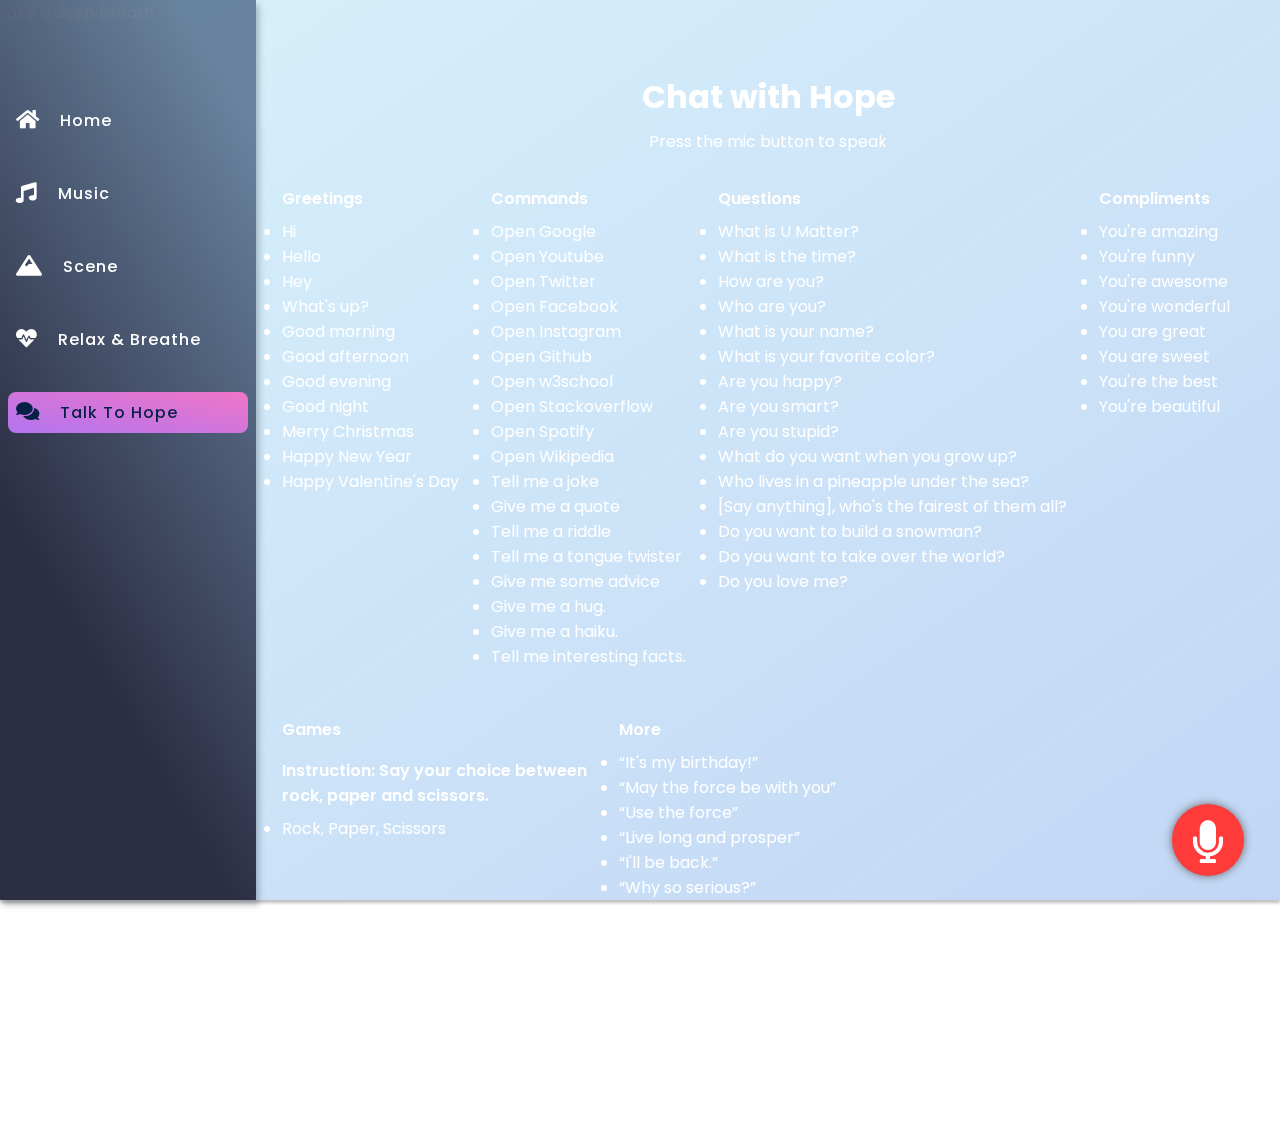
==== hope.html @ 9760aafb "feat: :sparkles: after all screen front page" ====
<!DOCTYPE html>
<html lang="en">

<head>
    <meta charset="UTF-8" />
    <meta http-equiv="X-UA-Compatible" content="IE=edge" />
    <meta name="viewport" content="width=device-width, initial-scale=1.0" />
    <link rel="preconnect" href="https://fonts.gstatic.com" />
    <link href="https://fonts.googleapis.com/css2?family=Poppins:wght@400;500;600&display=swap" rel="stylesheet" />
    <link rel="stylesheet" href="https://cdnjs.cloudflare.com/ajax/libs/font-awesome/5.15.2/css/all.min.css" />
    <link rel="stylesheet" href="css/style.css" />
    <link rel="icon" type="image/png" sizes="32x32" href="./images/icons/favicon.png" />
    <title>U Matter | Talk to Hope</title>
</head>

<body id="hope-body">
    <div class="preload">
        <p class="text-loader">take a deep breath</p>
        <span></span>
        <span></span>
        <span></span>
        <span></span>
    </div>
    <nav class="nav-bar">
        <nav class="nav">
            <img src="./images/home-img/logo.svg" alt="" class="logo" />
            <ul class="nav-links">
                <a href="index.html" class="nav-link">
                    <i class="fas fa-home nav-icon"></i>
                    <span class="nav-text">Home</span>
                </a>

                <a href="music.html" class="nav-link">
                    <i class="fas fa-music nav-icon"></i>
                    <span class="nav-text">Music</span>
                </a>

                <a href="scene.html" class="nav-link">
                    <i class="fas fa-mountain nav-icon"></i>
                    <span class="nav-text">Scene</span>
                </a>

                <a href="relax.html" class="nav-link">
                    <i class="fas fa-heartbeat nav-icon"></i>
                    <span class="nav-text">Relax & Breathe</span>
                </a>

                <a href="hope.html" class="nav-link active">
                    <i class="fas fa-comments nav-icon"></i>
                    <span class="nav-text">Talk To Hope</span>
                </a>
            </ul>
        </nav>
    </nav>
    <!-- mobile-header -->
    <header class="header mobile-music-header">
        <!-- mobile logo -->
        <div class="mobile-logo">
            <img src="./images/home-img/logo.svg" alt="" />
        </div>
        <!-- menu -->
        <div class="menu">
            <div class="line line1"></div>
            <div class="line line2"></div>
            <div class="line line3"></div>
        </div>
    </header>
    <!-- mobile nav -->
    <nav class="mobile-nav">
        <ul class="mobile-nav-links">
            <a href="index.html" class="mobile-nav-link">
                <i class="fas fa-home mobile-nav-icon"></i>
                <span class="mobile-nav-text">Home</span>
            </a>

            <a href="music.html" class="mobile-nav-link">
                <i class="fas fa-music mobile-nav-icon"></i>

                <span class="mobile-nav-text">Music</span>
            </a>

            <a href="scene.html" class="mobile-nav-link">
                <i class="fas fa-mountain mobile-nav-icon"></i>
                <span class="mobile-nav-text">Scene</span>
            </a>

            <a href="relax.html" class="mobile-nav-link">
                <i class="fas fa-heartbeat mobile-nav-icon"></i>
                <span class="mobile-nav-text">Relax & Breathe</span>
            </a>

            <a href="hope.html" class="mobile-nav-link mobile-active">
                <i class="fas fa-comments mobile-nav-icon"></i>
                <span class="mobile-nav-text">Talk To Hope</span>
            </a>
        </ul>
    </nav>

    <!-- mobile-bottom-menu -->
    <nav class="mobile-b-nav">
        <ul class="mobile-b-nav-links">
            <a href="index.html" class="mobile-b-nav-link">
                <i class="fas fa-home mobile-b-icon"></i>
            </a>
            <a href="music.html" class="mobile-b-nav-link">
                <i class="fas fa-music mobile-b-icon"></i>
            </a>

            <a href="scene.html" class="mobile-b-nav-link">
                <i class="fas fa-mountain mobile-b-icon"></i>
            </a>

            <a href="relax.html" class="mobile-b-nav-link">
                <i class="fas fa-heartbeat mobile-b-icon"></i>
            </a>

            <a href="hope.html" class="mobile-b-nav-link">
                <i class="fas fa-comments mobile-b-icon mobile-b-active"></i>
            </a>
        </ul>
    </nav>

    <!-- content -->
    <div class="content hope">
        <header class="hope-header">
            <h1>Chat with Hope</h1>
        </header>
        <section class="hope-content">
            <p class="show-command">Say "Show all commands." to see commands.</p>
            <div class="skill-list-container">
                <p class="press-to-speak-title">Press the mic button to speak</p>

                <div class="skill-list">
                    <ul>
                        <p>Greetings</p>
                        <li>Hi</li>
                        <li>Hello</li>
                        <li>Hey</li>
                        <li>What's up?</li>
                        <li>Good morning</li>
                        <li>Good afternoon</li>
                        <li>Good evening</li>
                        <li>Good night</li>
                        <li>Merry Christmas</li>
                        <li>Happy New Year</li>
                        <li>Happy Valentine's Day</li>
                    </ul>
                    <ul>
                        <p>Commands</p>
                        <li>Open Google</li>
                        <li>Open Youtube</li>
                        <li>Open Twitter</li>
                        <li>Open Facebook</li>
                        <li>Open Instagram</li>
                        <li>Open Github</li>
                        <li>Open w3school</li>
                        <li>Open Stackoverflow</li>
                        <li>Open Spotify</li>
                        <li>Open Wikipedia</li>
                        <li>Tell me a joke</li>
                        <li>Give me a quote</li>
                        <li>Tell me a riddle</li>
                        <li>Tell me a tongue twister</li>
                        <li>Give me some advice</li>
                        <li>Give me a hug.</li>
                        <li>Give me a haiku.</li>
                        <li>Tell me interesting facts.</li>
                    </ul>

                    <ul>
                        <p>Questions</p>
                        <li>What is U Matter?</li>
                        <li>What is the time?</li>
                        <li>How are you?</li>
                        <li>Who are you?</li>
                        <li>What is your name?</li>
                        <li>What is your favorite color?</li>
                        <li>Are you happy?</li>
                        <li>Are you smart?</li>
                        <li>Are you stupid?</li>
                        <li>What do you want when you grow up?</li>
                        <li>Who lives in a pineapple under the sea?</li>
                        <li>[Say anything], who's the fairest of them all?</li>
                        <li>Do you want to build a snowman?</li>
                        <li>Do you want to take over the world?</li>
                        <li>Do you love me?</li>
                    </ul>
                    <ul>
                        <p>Compliments</p>
                        <li>You're amazing</li>
                        <li>You're funny</li>
                        <li>You're awesome</li>
                        <li>You're wonderful</li>
                        <li>You are great</li>
                        <li>You are sweet</li>
                        <li>You're the best</li>
                        <li>You're beautiful</li>
                    </ul>

                    <ul>
                        <p>Games</p>
                        <p>
                            Instruction: Say your choice between <br />
                            rock, paper and scissors.
                        </p>
                        <li>Rock, Paper, Scissors</li>
                    </ul>
                    <ul>
                        <p>More</p>
                        <li>“It's my birthday!”</li>
                        <li>“May the force be with you”</li>
                        <li>“Use the force”</li>
                        <li>“Live long and prosper”</li>
                        <li>“I'll be back.”</li>
                        <li>“Why so serious?”</li>
                        <li>“Is this the real life?”</li>
                        <li>“Never gonna give you up”</li>
                        <li>“See you later alligator”</li>
                        <li>“Roses are red, violets are blue”</li>
                        <li>“Knock knock”</li>
                        <li>“Mic test”</li>
                        <li>“I'm sad”</li>
                        <li>“Marco”</li>
                    </ul>
                </div>
            </div>
            <div class="chatarea-main">
                <div class="chatarea-outer"></div>
            </div>
        </section>
        <button id="mic"><i class="fas fa-microphone"></i></button>
    </div>
    <script src="../js/hope.js"></script>
</body>

</html>
---- css/style.css ----
/* variables */
:root {
    --gradient: linear-gradient(to right bottom, #3bbcec, #575be5);
    --dark: #082046;
    --semi-dark: #0f2952;
    --light: #fff;
    --link: #1e2ebd;
}

/* preload */
/* .preload {
    position: fixed;
    top: 0;
    width: 100%;
    height: 100vh;
    background: linear-gradient(to left top,
            rgb(81, 123, 232) 80%,
            rgb(60, 166, 232));
    z-index: 1000;
    display: flex;
    align-items: center;
    justify-content: center;
    transition: all 0.5s ease;
}

.text-loader {
    position: absolute;
    top: 35vh;
    font-size: 18px;
    color: var(--light);
}

.preload>span {
    background: rgb(175, 199, 243);
    border-radius: 50%;
    margin: 5rem 0.5rem;
    animation: bouncingLoader 0.8s infinite alternate;
}

.preload>span:nth-child(2) {
    animation-delay: 0.5s;
}

.preload>span:nth-child(3) {
    animation-delay: 0.7s;
} */

/* Define the animation called bouncingLoader. */
@keyframes bouncingLoader {
    from {
        width: 0.1rem;
        height: 0.1rem;
        opacity: 1;
        transform: translate3d(0);
    }

    to {
        width: 1rem;
        height: 1rem;
        opacity: 0.1;
        transform: translate3d(0, -1rem, 0);
    }
}

.preload-finish {
    opacity: 0;
    position: none;
    z-index: -999;
}

/* prelaod finish */

/* body */

body {
    font-family: "Poppins", sans-serif;
    background: url(../images/backgrounds/home-bg.jpg);
    background-position: center;
    background-repeat: no-repeat;
    background-size: cover;
    background-attachment: fixed;
    height: 100%;
    position: relative;
}

body::before {
    content: "";
    position: absolute;
    top: 0;
    left: 0;
    bottom: 0;
    right: 0;
    background: linear-gradient(to right bottom,
            rgba(59, 190, 236, 0.3),
            rgba(52, 120, 221, 0.3));
    box-shadow: 0 3px 3px rgba(0, 0, 0, 0.25);
    z-index: -1;
    height: 100%;
    backdrop-filter: blur(3rem);
    background-clip: padding-box;
    position: fixed;
    width: 100vw;
}

/* custom scroll bar */
::-webkit-scrollbar {
    width: 2px;
}

::-webkit-scrollbar-track {
    background: rgb(177, 188, 204);
}

::-webkit-scrollbar-thumb {
    background: linear-gradient(to bottom, #3bbcec, #575be5, #3bbcec, #575be5);
}

::-webkit-scrollbar-thumb:hover {
    background: linear-gradient(to bottom, #3bbcec, #575be5, #3bbcec, #575be5);
}

/* global styles */
*,
*::before,
*::after {
    margin: 0;
    padding: 0;
    box-sizing: border-box;
}

li {
    list-style: none;
}

a {
    text-decoration: none;
    color: var(--light);
}

/* card */
.glass-card {
    color: var(--light);
    background-color: linear-gradient(to top right,
            rgba(255, 255, 255, 0.7),
            rgba(255, 255, 255, 0.3));
    width: 380px;
    margin: 20px;
    padding: 1.5rem;
    box-shadow: 0 5px 25px rgba(0 0 0 / 10%);
    border-radius: 10px;
}

.card {
    color: var(--dark);
    background-color: #fff;
    margin: 20px;
    padding: 1.5rem;
    box-shadow: 0 5px 25px rgba(0 0 0 / 10%);
    border-radius: 10px;
}

/* nav-bar */
.nav-bar {
    position: fixed;
    top: 0;
    left: 0;
    width: 20vw;
    height: 100vh;
    background: linear-gradient(240deg, rgba(58, 85, 118, 0.7) 10%, #2c2e44 70%);
    box-shadow: 3px 5px 6px rgba(45, 55, 68, 0.3);
    padding: 1.25rem 0.5rem 2rem 0.5rem;
    z-index: 2;
}

.nav {
    height: 100%;
    display: flex;
    flex-direction: column;
    justify-content: space-between;
}

.logo {
    padding: 2rem 2rem 1rem 2rem;
}

.nav-links {
    flex: 1;
    margin-top: 2rem;
}

.nav-link {
    display: flex;
    align-items: center;
    padding: 0.5rem;
    margin-bottom: 2rem;
    border-radius: 0.5rem;
    transition: 0.1s ease-in-out;
    flex: 3;
}

.nav-icon {
    font-size: 1.3rem;
    margin-right: 1.3rem;
    transition: 0.1s ease;
}

.nav-text {
    font-weight: 500;
    letter-spacing: 1px;
}

.nav-link:hover {
    background: linear-gradient(190deg, rgb(240, 117, 199), rgba(178, 117, 240));
    color: var(--dark);
}

.nav-link:hover .nav-icon {
    transform: scale(1.1);
}

.active {
    padding: 0.5rem;
    background: linear-gradient(190deg, rgb(240, 117, 199), rgba(178, 117, 240));
    color: var(--dark);
}

/* content */
.content {
    width: 80vw;
    height: 100%;
    margin-left: auto;
}

.home {
    padding: 0 2rem;
}

.home .glass-card {
    z-index: 99;
    width: 90%;
    margin: 30px;
    display: flex;
    align-items: center;
    justify-content: space-evenly;
    padding: 1rem;
}

#greeting {
    letter-spacing: 1px;
    font-weight: 500;
    color: rgb(245, 230, 230);
}

.typing {
    font-size: 48px;
    font-weight: 600;
    letter-spacing: 1px;
}

#name {
    outline: none;
    font-weight: 500;
    color: rgb(245, 230, 230);
}

/* accordion */
.accordion {
    background: lightblue;
    margin: 0 4.3rem 1rem 2rem;
    border-radius: 10px;
}

.accordion-button {
    padding: 0.8rem;
    background: linear-gradient(to top right,
            rgba(255, 255, 255, 0.1),
            rgba(20, 92, 201, 0.3));
    position: relative;
    margin: 0;
    cursor: pointer;
    box-shadow: 0 5px 25px rgba(0 0 0 / 20%);
    color: #222;
    border-radius: 10px;
    display: block;
    width: 100%;
    border: none;
    outline: none;
    font-size: 16px;
    text-align: left;
    font-weight: 600;
    font-family: "Poppins", sans-serif;
}

.accordion-button::after {
    content: "\25be";
    right: 20px;
    top: 20%;
    position: absolute;
    transform: scale(2);
    transition: 0.3s ease;
}

.accordion-content {
    padding: 1rem 0.5rem 0.5rem 0.5rem;
    color: var(--semi-dark);
    display: none;
    overflow: auto;
}

.accordion-content .modal-btn {
    color: var(--link);
    font-weight: 500;
    text-decoration: underline;
    margin-left: 1rem;
    transition: 0.3s ease;
}

.accordion-content .modal-btn:hover {
    opacity: 0.7;
}

.accordion-button-active {
    background: linear-gradient(to bottom left,
            rgba(255, 255, 255, 0.1),
            rgba(20, 92, 201, 0.3));
}

.accordion-button-active::after {
    content: "\25b4";
}

.accordion-button-active+.accordion-content {
    display: block;
}

/* card modal */
.modal-bg {
    position: fixed;
    top: 0;
    right: 0;
    width: 80%;
    height: 100vh;
    visibility: hidden;
    opacity: 0;
}

.modal-container {
    display: flex;
    align-items: center;
    justify-content: center;
    flex-wrap: wrap;
    height: 85%;
    margin: 3rem 1rem 0 1rem;
    background-color: linear-gradient(to top right,
            rgba(255, 255, 255, 0.7),
            rgba(255, 255, 255, 0.3));
    padding: 0.3rem;
    box-shadow: 0 5px 25px rgba(0 0 0 / 10%);
    border-radius: 10px;
    backdrop-filter: blur(3rem);
    background-clip: padding-box;
    position: relative;
}

.home-card-modal {
    padding: 0;
    width: 225px;
    height: 290px;
    display: flex;
    align-items: center;
    flex-direction: column;
    justify-content: flex-end;
    margin: 0 0.5rem;
    color: var(--light);
    box-shadow: 0 5px 25px rgba(0 0 0 / 20%);
    position: relative;
    transition: 0.3s ease;
}

.home-card-modal:before {
    content: "";
    position: absolute;
    top: 0;
    left: 0;
    right: 0;
    bottom: 0;
    background: rgba(89, 97, 221, 0.2);
    border-radius: 10px;
}

.home-card-modal:hover {
    transform: translateY(-10px);
}

.modal-text {
    background-color: rgba(0 0 0 / 50%);
    padding: 1rem 0.6rem;
    height: 7rem;
    border-bottom-left-radius: 10px;
    border-bottom-right-radius: 10px;
    z-index: 90;
}

.home-card-modal h2 {
    font-size: 18px;
    text-align: center;
    line-height: 1.3;
    margin-bottom: 0.7rem;
}

.home-card-modal p {
    font-size: 14px;
    font-weight: 500;
}

.modal-active {
    visibility: visible;
    opacity: 1;
}

.close-btn {
    position: absolute;
    top: 4rem;
    right: 3rem;
    font-size: 1.5rem;
    cursor: pointer;
    color: #222;
    transition: 0.3s ease;
}

.close-btn:hover {
    transform: rotate(360deg);
}

/* bg modal */
#music-modal {
    background: url(../images/modal-home-images/music.jpg);
    background-repeat: no-repeat;
    background-size: cover;
    background-position: center;
}

#scene-modal {
    background: url(../images/modal-home-images/scene.jpg);
    background-repeat: no-repeat;
    background-size: cover;
    background-position: center;
}

* #breathe-modal {
    background: url(../images/modal-home-images/breathe.jpg);
    background-repeat: no-repeat;
    background-size: cover;
    background-position: center;
}

#ai-modal {
    background: url(../images/modal-home-images/ai.jpg);
    background-repeat: no-repeat;
    background-size: cover;
    background-position: center;
}

.modal-container-mobile {
    visibility: hidden;
    opacity: 0;
    display: none;
}

/* media queries */
/* header-mobile */
/* mobile logo */
.header {
    z-index: 999;
    position: fixed;
    background: var(--bg-color-dark);
    top: 0;
    left: 0;
    width: 100%;
    padding: 10px 100px;
    height: 3rem;
    display: flex;
    background: linear-gradient(240deg,
            rgba(59, 190, 236) 10%,
            rgba(52, 120, 221) 100%);
    backdrop-filter: blur(0.5rem);
    justify-content: space-between;
    align-items: center;
    transition: 0.5s ease;
    opacity: 0;
    visibility: hidden;
}

.mobile-nav {
    display: none;
}

/* menu */
.menu {
    cursor: pointer;
}

.menu>div {
    height: 3px;
    width: 25px;
    background-color: var(--light);
    margin: 5px;
    transition: all 0.3s ease;
}

.menu .line2 {
    width: 15px;
}

/* animation close */
.toggle .line1 {
    transform: rotate(-45deg) translate(-5px, 6px);
}

.toggle .line2 {
    opacity: 0;
}

.toggle .line3 {
    transform: rotate(45deg) translate(-5px, -6px);
}

@keyframes fade {
    from {
        opacity: 0;
        transform: translateX(50px);
    }

    to {
        opacity: 1;
        transform: translateX(0px);
    }
}

.mobile-b-nav {
    display: none;
}

/* music styling */
/* music body */

#music-body {
    font-family: "Poppins", sans-serif;
    background: url(../images/backgrounds/music-bg.jpg);
    background-position: center;
    background-repeat: no-repeat;
    background-size: cover;
    background-attachment: fixed;
    height: 100%;
}

#music-body::before {
    content: "";
    position: absolute;
    top: 0;
    left: 0;
    bottom: 0;
    right: 0;
    background: linear-gradient(to right bottom,
            rgba(59, 190, 236, 0.3),
            rgba(52, 120, 221, 0.3));
    box-shadow: 0 3px 3px rgba(0, 0, 0, 0.25);
    z-index: -1;
    height: 100%;
    backdrop-filter: blur(1.5rem);
    background-clip: padding-box;
    position: fixed;
}

.music {
    width: 80vw;
    height: 100%;
    margin-left: auto;
}

/* mains */
.main-header {
    background: linear-gradient(to bottom right, #126daf 40%, #7dc4f4);
    backdrop-filter: blur(1rem);
    display: flex;
    z-index: 999;
    position: fixed;
    left: 0;
    right: 0;
    top: 0;
    width: 80vw;
    margin-left: 20vw;
    align-items: center;
    justify-content: space-between;
    z-index: 999;
    height: 18vh;
}

/* container */
.main-titles {
    font-weight: 500;
    color: var(--light);
}

.music-title-page {
    margin-top: 1.8rem;
    margin-left: 3rem;
    max-height: 100%;
}

/* title and drop down */

/* title */

/* drop down option */
.select-box {
    display: flex;
    width: 260px;
    flex-direction: column;
    margin-left: 11rem;
    position: fixed;
    top: 3rem;
    z-index: 999;
}

.select-box .options-container {
    background: rgba(47, 54, 64, 0.8);
    color: #f5f6fa;
    max-height: 0;
    width: 100%;
    opacity: 0;
    transition: all 0.4s;
    border-radius: 8px;
    overflow: hidden;
    order: 1;
    backdrop-filter: blur(1rem);
}

.selected {
    background: rgba(47, 54, 64, 0.9);
    border-radius: 8px;
    margin-bottom: 8px;
    color: #f5f6fa;
    position: relative;
    order: 0;
}

.selected::after {
    content: "";
    background: url("../images/icons/arrow-down.svg");
    background-size: contain;
    background-repeat: no-repeat;
    position: absolute;
    height: 100%;
    width: 32px;
    right: 10px;
    top: 5px;
    transition: all 0.4s;
}

.select-box .options-container.active {
    max-height: 240px;
    opacity: 1;
    overflow-y: scroll;
}

.select-box .options-container.active+.selected::after {
    transform: rotateX(180deg);
    top: -6px;
}

.select-box .options-container::-webkit-scrollbar {
    width: 8px;
    background: #2f3640;
    border-radius: 0 8px 8px 0;
}

.select-box .options-container::-webkit-scrollbar-thumb {
    background: #525861;
    border-radius: 0 8px 8px 0;
}

.select-box .option,
.selected {
    padding: 8px 24px;
    cursor: pointer;
}

.select-box .option:hover {
    background: #414b57;
}

.select-box label {
    cursor: pointer;
}

.select-box .option .radio {
    display: none;
}

/* music-cards */
.music-card-container {
    margin-top: 7rem;
}

.music-box {
    display: flex;
    align-items: center;
    justify-content: center;
    flex-wrap: wrap;
    margin-bottom: 5rem;
}

.music-content {
    margin: 1rem;
    box-shadow: 0 0 3px rgba(60, 72, 88, 0.15);
    transition: all 0.2s ease-in-out;
    border-radius: 15px;
    position: relative;
}

.music-content:hover {
    box-shadow: 0 1.5rem 3rem rgba(60, 72, 88, 0.5);
}

.music-img {
    height: 270px;
    width: 250px;
    position: relative;
    cursor: pointer;
    border-radius: 15px;
    overflow: hidden;
}

.music-img img {
    width: 100%;
    height: 100%;
    border-radius: 15px;
    object-fit: cover;
    transition: all 0.5s ease-in-out;
}

.music-img::after {
    content: "";
    background-color: rgba(0, 0, 0, 0.3);
    width: 100%;
    height: 100%;
    position: absolute;
    top: 0;
    left: 0;
    opacity: 0;
    visibility: hidden;
    transition: all 0.5s ease-in-out;
}

.music-img:hover::after {
    opacity: 1;
    visibility: visible;
}

.music-img:hover img {
    transform: scale(1.1);
}

.music-title {
    background-color: rgba(0, 0, 0, 0.7);
    color: #fff;
    position: absolute;
    right: 0;
    left: 0;
    bottom: 0;
    padding: 1rem;
    border-radius: 15px;
}

.music-title span {
    font-size: 1rem;
}

.music-title .artist {
    font-size: 14px;
    color: #f2f2f2;
}

/* navigation */
.navigation {
    position: fixed;
    left: 0;
    right: 0;
    bottom: 0;
    background: linear-gradient(to bottom right,
            rgba(18, 109, 175, 0.4) 40%,
            rgba(125, 196, 244, 0.3));
    backdrop-filter: blur(1rem);
    width: 80vw;
    margin-left: 20vw;
    height: 10vh;
    display: flex;
    align-items: center;
    justify-content: center;
    opacity: 0;
    pointer-events: none;
    z-index: 999;
    transition: opacity 0.3s ease-in;
}

.music-card-container.play .navigation {
    opacity: 1;
    pointer-events: all;
}

.navigation-music {
    display: flex;
    align-items: center;
    justify-content: center;
    width: 100%;
}

/* stop button */
.stop-button {
    background-color: transparent;
    border: 0;
    color: #db2828;
    filter: drop-shadow(0px 1px 1px black);
    border-radius: 2px;
    font-size: 25px;
    cursor: pointer;
    outline: 0;
    transition: 0.3s ease;
}

.stop-button:hover {
    transform: scale(1.1);
}

.replayBtn {
    background-color: transparent;
    font-size: 20px;
    border: none;
    outline: none;
}

.replayBtn i {
    color: var(--light);
    filter: drop-shadow(0px 1px 2px black);
    cursor: pointer;
    border-radius: 50px;
    padding: 10px 8px;
    background: rgba(245, 245, 245, 0);
    transition: 0.3s ease-in-out;
}

.replayBtn i:hover {
    background: rgba(245, 245, 245, 0.2);
}

.music-card-container.replay .replayBtn i {
    background: rgba(245, 245, 245, 0.2);
}

/* volume */
.volume-container {
    display: flex;
    align-items: center;

    width: 30%;
    margin: 0 3rem;
}

#volume {
    -webkit-appearance: none;
    height: 5px;
    width: 150%;
    outline: none;
    background-color: #fbbd08;
    border-radius: 5px;
    transition: 0.2s linear all;
    box-shadow: 0 5px 15px rgba(255, 255, 255, 0);
}

#volume_icon {
    margin: 0 0.7rem;
    color: white;
    cursor: pointer;
}

.volume-container #volume_show {
    font-size: 15px;
    color: white;
}

/* js flter */
.music-content.hide {
    display: none;
}

.music-content.show {
    animation: animate 0.4s ease;
}

@keyframes animate {
    0% {
        transform: scale(0.5);
    }

    100% {
        transform: scale(1);
    }
}

/* progress */
.music {
    position: relative;
}

.music-info {
    background: linear-gradient(to bottom right,
            rgba(18, 109, 175, 0.7) 40%,
            rgba(125, 196, 244, 0.3));
    backdrop-filter: blur(1rem);
    border-radius: 15px 15px 0 0;
    position: fixed;
    bottom: 10%;
    left: 0;
    right: 0;
    opacity: 0;
    pointer-events: none;
    transform: translateY(0%);
    transition: transform 0.3s ease-in, opacity 0.3s ease-in;
    width: 80vw;
    margin-left: 20vw;
    z-index: 999;
    padding: 0 2rem;
}

.music-card-container.play .music-info {
    opacity: 1;
    pointer-events: all;
}

.progress-container {
    background: #fff;
    border-radius: 5px;
    cursor: pointer;
    margin: 10px 0;
    height: 4px;
    width: 100%;
}

.progress {
    background: linear-gradient(65deg, rgb(178, 117, 240), rgba(240, 117, 138));
    border-radius: 5px;
    height: 100%;
    width: 100%;
    transition: width 0.1s linear;
}

/* filter button */
.filter-button-container {
    display: flex;
    overflow-x: scroll;
    overflow-y: hidden;
    opacity: 0;
    pointer-events: none;
}

.filter-button-container::-webkit-scrollbar {
    width: 0;
    height: 0;
}

.filter-button {
    width: 100%;
    padding: 0.3rem 2.7rem;
}

/* scene */
#scene-body {
    font-family: "Poppins", sans-serif;
    background: url(../images/backgrounds/scene-bg.jpg);
    background-position: center;
    background-repeat: no-repeat;
    background-size: cover;
    background-attachment: fixed;
    height: 100%;
    color: var(--light);
}

#scene-body::before {
    content: "";
    position: absolute;
    top: 0;
    left: 0;
    bottom: 0;
    right: 0;
    background: linear-gradient(to right bottom,
            rgba(59, 190, 236, 0.2),
            rgba(52, 120, 221, 0.3));
    box-shadow: 0 3px 3px rgba(0, 0, 0, 0.25);
    z-index: -1;
    height: 100%;
    backdrop-filter: blur(1.9rem);
    background-clip: padding-box;
    position: fixed;
    width: 100vw;
}

.scene-card-container {
    display: flex;
    flex-wrap: wrap;
    align-items: center;
    justify-content: center;
    margin: 0 2rem;
}

.scene-title {
    margin: 2rem 5rem;
}

.scene-cards {
    max-width: 300px;
    width: 300px;
    height: 350px;
    border-radius: 10px;
    z-index: 1;
    position: relative;
    box-shadow: 0 5px 25px rgba(0 0 0 / 20%);
    transition: 0.3s ease;
    margin: 1rem 0.5rem;
}

.scene-cards img {
    height: 100%;
    width: 100%;
    object-fit: cover;
}

.scene-cards:hover {
    transform: translateY(-5px);
}

.scene-cards .scene-image {
    width: 100%;
    height: 100%;
    object-fit: cover;
    border-radius: 10px;
}

.scene-cards::before {
    content: "";
    position: absolute;
    top: 0;
    left: 0;
    right: 0;
    bottom: 0;
    background: rgba(0, 0, 0, 0.25);
    width: 100%;
    height: 100%;
    z-index: 5;
    border-radius: 10px;
}

.play-video-icon,
.play-video-icon-ocean,
.play-video-icon-rain,
.play-video-icon-fall,
.play-video-icon-snow,
.play-video-icon-ice {
    cursor: pointer;
    z-index: 10;
    transition: 0.3s ease;
    margin-left: 0.7rem;
    font-size: 1.5rem;
}

.play-video-icon:hover,
.play-video-icon-ocean:hover,
.play-video-icon-rain:hover,
.play-video-icon-fall:hover,
.play-video-icon-snow:hover,
.play-video-icon-ice:hover {
    transform: scale(1.1);
}

.scene-vid-title {
    position: absolute;
    bottom: 3rem;
    left: 2rem;
    display: flex;
    z-index: 10;
    align-items: center;
}

.scene-vid-title span {
    font-size: 20px;
    text-shadow: 1px 1px #000000;
}

/* video content */
.sunset-content,
.ocean-content,
.rain-content,
.fall-content,
.snow-content,
.ice-content {
    background-color: #fbbd08;
    position: relative;
    place-items: center;
    z-index: 999;
    opacity: 0;
    pointer-events: none;
    transition: opacity 300ms ease-in-out;
}

.sunset-content.active-show,
.ocean-content.active-show-ocean,
.rain-content.active-show-rain,
.fall-content.active-show-fall,
.snow-content.active-show-snow,
.ice-content.active-show-ice {
    opacity: 1;
    pointer-events: all;
}

.video-container-sunset,
.video-container-ocean,
.video-container-rain,
.video-container-fall,
.video-container-snow,
.video-container-ice {
    position: fixed;
    top: 0;
    left: 0;
    width: 100%;
    height: 100%;
    object-fit: cover;
}

.time-select,
.time-select-ocean,
.time-select-rain,
.time-select-fall,
.time-select-snow,
.time-select-ice {
    position: fixed;
    bottom: 7%;
    left: 7%;
    display: flex;
    z-index: 999;
    align-items: center;
    transform: translateX(-50%);
    transition: all 500ms ease-in-out 250ms;
    opacity: 0;
}

.sunset-content.active-show .time-select,
.ocean-content.active-show-ocean .time-select-ocean,
.rain-content.active-show-rain .time-select-rain,
.fall-content.active-show-fall .time-select-fall,
.snow-content.active-show-snow .time-select-snow,
.ice-content.active-show-ice .time-select-ice {
    transform: translateX(0);
    transition: all 500ms ease-in-out 250ms;
    opacity: 1;
}

.select-btn,
.select-btn-ocean,
.select-btn-rain,
.select-btn-fall,
.select-btn-snow,
.select-btn-ice {
    padding: 0.4rem 2rem;
    margin: 0 0.5rem;
    border-radius: 50px;
    font-family: "poppins", sans-serif;
    border: none;
    outline: none;
    cursor: pointer;
    background: linear-gradient(to bottom left, #fffa81, #b56a2a);
    color: var(--light);
    transform: scale(0.9);
    transition: 0.3s ease;
}

.select-btn:hover,
.select-btn-ocean:hover,
.select-btn-rain:hover,
.select-btn-fall:hover,
.select-btn-snow:hover,
.select-btn-ice:hover {
    transform: scale(1);
}

.pause-video,
.pause-video-ocean,
.pause-video-rain,
.pause-video-fall,
.pause-video-snow,
.pause-video-ice {
    cursor: pointer;
    padding: 0.5rem;
    border-radius: 50px;
}

.exit-video,
.exit-video-ocean,
.exit-video-rain,
.exit-video-fall,
.exit-video-snow,
.exit-video-ice {
    position: fixed;
    z-index: 999;
    right: 2rem;
    top: 2rem;
    cursor: pointer;
    transition: 0.3s ease-in-out;
    font-size: 24px;
}

.exit-video:hover,
.exit-video-ocean:hover,
.exit-video-rain:hover,
.exit-video-fall:hover,
.exit-video-snow:hover,
.exit-video-ice:hover {
    transform: scale(1.1);
}

/* hide time select */
.hide-time-select-icon,
.hide-time-select-icon-ocean,
.hide-time-select-icon-rain,
.hide-time-select-icon-fall,
.hide-time-select-icon-snow,
.hide-time-select-icon-ice {
    position: fixed;
    bottom: 8.2%;
    left: 0.5rem;
    cursor: pointer;
    color: #fbbd08;
    transition: 0.5s;
}

.sunset-content.active-show.hide-time-select .time-select,
.ocean-content.active-show-ocean.hide-time-select-ocean .time-select-ocean,
.rain-content.active-show-rain.hide-time-select-rain .time-select-rain,
.fall-content.active-show-fall.hide-time-select-fall .time-select-fall,
.snow-content.active-show-snow.hide-time-select-snow .time-select-snow,
.ice-content.active-show-ice.hide-time-select-ice .time-select-ice {
    transform: translateX(-150%);
}

.sunset-content.active-show.show-time-select .time-select,
.ocean-content.active-show-ocean.show-time-select-ocean .time-select-ocean,
.rain-content.active-show-rain.show-time-select-rain .time-select-rain,
.fall-content.active-show-fall.show-time-select-fall .time-select-fall,
.snow-content.active-show-snow.show-time-select-snow .time-select-snow,
.ice-content.active-show-ice.show-time-select-ice .time-select-ice {
    transform: translateX(0);
}

/* rotate toggle */
.rotate-chevron .hide-time-select-icon,
.rotate-chevron-ocean .hide-time-select-icon-ocean,
.rotate-chevron-rain .hide-time-select-icon-rain,
.rotate-chevron-fall .hide-time-select-icon-fall,
.rotate-chevron-snow .hide-time-select-icon-snow,
.rotate-chevron-ice .hide-time-select-icon-ice {
    -webkit-transform: rotate(180deg);
    transform: rotate(180deg);
    -webkit-transition: 0.5s;
    transition: 0.5s;
}

/* relax */
#relax-body {
    font-family: "Poppins", sans-serif;
    background: url(../images/backgrounds/relax-bg.jpg);
    background-position: center;
    background-repeat: no-repeat;
    background-size: cover;
    background-attachment: fixed;
    height: 100%;
    color: var(--light);
}

#relax-body::before {
    content: "";
    position: absolute;
    top: 0;
    left: 0;
    bottom: 0;
    right: 0;
    background: linear-gradient(to bottom left,
            rgba(59, 190, 236, 0.2),
            rgba(52, 120, 221, 0.3));
    box-shadow: 0 3px 3px rgba(0, 0, 0, 0.25);
    z-index: -1;
    height: 100%;
    backdrop-filter: blur(2rem);
    background-clip: padding-box;
    position: fixed;
    width: 100vw;
}

/* relax content */

/* tilte*/

.relax-title {
    margin: 2rem 0 0.5rem 0;
    text-align: center;
}

.breath-title {
    margin-top: 2rem;
}

/* relax cards */
.relax-card-container {
    display: flex;
    align-items: center;
    justify-content: center;
    flex-wrap: wrap;
}

.relax-card {
    width: 75%;
    height: 220px;
    background-color: #75b2f0;
    padding: 2rem;
    border-radius: 10px;
    margin: 1rem;
    position: relative;
    box-shadow: 0 5px 25px rgba(0 0 0 / 20%);
}

.relax-card:before {
    content: "";
    position: absolute;
    width: 100%;
    height: 100%;
    top: 0;
    left: 0;
    right: 0;
    bottom: 0;
    background: rgba(0, 0, 0, 0.4);
    border-radius: 10px;
    z-index: 1;
}

.relax-card-title {
    z-index: 2;
}

.relax-description {
    z-index: 2;
    color: #dfdfdf;
    margin: 0.4rem 0 0.2rem 0;
}

.read-more-relax {
    z-index: 2;
    text-decoration: underline;
    color: #fff;
    font-weight: 500;
}

/* button */
.start-relax {
    position: absolute;
    right: 2rem;
    bottom: 2rem;
    z-index: 500;
    cursor: pointer;
    padding: 0.5rem 4rem;
    font-family: poppins, sans-serif;
    border-radius: 5px;
    border: none;
    background: linear-gradient(190deg, rgb(240, 117, 199), rgba(178, 117, 240));
    outline: none;
    color: var(--light);
    font-size: 1rem;
    transform: scale(0.9);
    animation: button 5s alternate-reverse infinite;
}

.start-relax::before {
    content: "";
    position: absolute;
    top: 0;
    left: 0;
    bottom: 0;
    right: 0;
    z-index: -1;
    background-color: white;
    transition: transform 300ms ease-in-out;
    transform: scaleX(0);
    transform-origin: left;
}

.start-relax:hover::before,
.start-relax:focus::before {
    transform: scaleX(1);
}

.start-relax {
    transition: color 300ms ease-in-out;
    z-index: 1;
}

.start-relax:hover,
.start-relax:focus {
    color: var(--dark);
}

@keyframes button {
    from {
        transform: scale(0.9);
    }

    to {
        transform: scale(1.1);
    }
}

/* deep breathing */
.exit-relax {
    position: fixed;
    top: 2rem;
    right: 2rem;
    cursor: pointer;
    font-size: 20px;
}

.relax-container {
    display: flex;
    flex-direction: column;
    align-items: center;
    min-height: 100vh;
    position: fixed;
    top: 0;
    right: 0;
    left: 0;
    bottom: 0;
    width: 100%;
    z-index: 999;
    background: url(../images/breathing-exercises-bg/deep-breathing.jpg);
    background-position: center;
    background-repeat: no-repeat;
    background-size: cover;
    background-attachment: fixed;
    height: 100%;
}

.deep-breathing {
    background: url(../images/relax-breathe-bg/deep-breathing.jpg);
    background-position: center;
    background-repeat: no-repeat;
    background-size: cover;
    display: flex;
    flex-direction: column;
    justify-content: flex-end;
    align-items: flex-start;
}

.relaxer-container {
    display: flex;
    align-items: center;
    justify-content: center;
    margin: auto;
    height: 300px;
    width: 300px;
    position: relative;
    transform: scale(1);
}

.gradient-circle {
    background: conic-gradient(#75b2f0 0%,
            rgb(52, 120, 221) 40%,
            rgb(227, 236, 139) 40%,
            rgb(190, 201, 176) 60%,
            #a162e0 60%,
            #e660b9 100%);
    height: 320px;
    width: 320px;
    z-index: -2;
    border-radius: 50%;
    position: absolute;
    top: -10px;
    left: -10px;
}

.circle {
    background: linear-gradient(75deg, #a162e0, rgb(52, 120, 221));
    height: 100%;
    width: 100%;
    border-radius: 50%;
    position: absolute;
    top: 0;
    left: 0;
    z-index: -1;
}

.pointer {
    background-color: #fff;
    border-radius: 50%;
    height: 15px;
    width: 15px;
    display: block;
    animation: colorPointer 7.5s linear forwards infinite;
    animation-play-state: paused;
}

.pointer-container {
    position: absolute;
    top: -40px;
    left: 140px;
    width: 20px;
    height: 190px;
    animation: relaxRotate 7.5s linear forwards infinite;
    animation-play-state: paused;
    transform-origin: bottom center;
}

.startBreathe {
    cursor: pointer;
    z-index: 500;
}

@keyframes relaxRotate {
    0% {
        transform: rotate(0deg);
    }

    to {
        transform: rotate(360deg);
    }
}

@keyframes colorPointer {
    0% {
        background-color: #fff;
    }

    40% {
        background: rgb(52, 120, 221);
    }

    45% {
        background: rgb(227, 236, 139);
    }

    60% {
        background: #a162e0;
    }

    100% {
        background: #e660b9;
    }
}

.relaxer-container.grow {
    animation: grow 3s linear forwards;
}

@keyframes grow {
    from {
        transform: scale(1);
    }

    to {
        transform: scale(1.2);
    }
}

.relaxer-container.shrink {
    animation: shrink 3s linear forwards;
}

@keyframes shrink {
    from {
        transform: scale(1.2);
    }

    to {
        transform: scale(1);
    }
}

/* .four-seven-eight */
.four-breathing {
    display: flex;
    flex-direction: column;
    align-items: center;
    min-height: 100vh;
    position: fixed;
    top: 0;
    right: 0;
    left: 0;
    bottom: 0;
    width: 100%;
    z-index: 999;
    background: url(../images/breathing-exercises-bg/four-seven-eight-bg.jpg);
    background-position: center;
    background-repeat: no-repeat;
    background-size: cover;
    background-attachment: fixed;
    height: 100%;
}

.four-container {
    display: flex;
    align-items: center;
    justify-content: center;
    margin-top: 4.5rem;
    height: 300px;
    width: 300px;
    position: relative;
    transform: scale(0.9);
}

#four-text {
    font-size: 1rem;
    z-index: 900;
    color: #010f1c;
}

.gradient-circle-four {
    background: conic-gradient(#6ac9b6 0%,
            #4ca493 21%,
            #fff 21%,
            #fff 58%,
            #368375 58%,
            #2a5b52 100%);
    height: 320px;
    width: 320px;
    z-index: -2;
    border-radius: 50%;
    position: absolute;
    top: -10px;
    left: -10px;
}

.circle-four {
    background-color: #010f1c;
    height: 100%;
    width: 100%;
    border-radius: 50%;
    position: absolute;
    top: 0;
    left: 0;
    z-index: -1;
}

.pointer-four {
    background-color: #fff;
    border-radius: 50%;
    height: 20px;
    width: 20px;
    display: block;
}

.pointer-container-four {
    position: absolute;
    top: -40px;
    left: 140px;
    width: 20px;
    height: 190px;
    animation: rotateFour 19s linear forwards infinite;
    animation-play-state: paused;
    transform-origin: bottom center;
}

.animate-circle {
    background-color: white;
    height: 90%;
    width: 90%;
    border-radius: 50%;
    transform: scale(0.5);
    position: absolute;
    z-index: 1;
}

.animate-circle.animate-circle-inhale {
    animation: animate-circle-inhale 4s linear forwards;
}

@keyframes animate-circle-inhale {
    from {
        transform: scale(0.5);
    }

    to {
        transform: scale(1);
    }
}

.animate-circle.animate-circle-exhale {
    animation: animate-circle-exhale 8s linear forwards;
}

@keyframes animate-circle-exhale {
    from {
        transform: scale(1);
    }

    to {
        transform: scale(0.5);
    }
}

@keyframes rotateFour {
    from {
        transform: rotate(0deg);
    }

    to {
        transform: rotate(360deg);
    }
}

.four-container.grow {
    animation: four-grow 4s linear forwards;
}

@keyframes four-grow {
    from {
        transform: scale(0.9);
    }

    to {
        transform: scale(1.1);
    }
}

.four-container.shrink {
    animation: four-shrink 8s linear forwards;
}

@keyframes four-shrink {
    from {
        transform: scale(1.1);
    }

    to {
        transform: scale(0.9);
    }
}

.start-technique-btn {
    position: absolute;
    bottom: 4rem;
    padding: 0.5rem 5rem;
    border: none;
    outline: none;
    border-radius: 10px;
    cursor: pointer;
    text-transform: uppercase;
    font-weight: 500;
    font-family: poppins, sans-serif;
    letter-spacing: 1px;
    font-size: 1rem;
    transition: 0.3s ease;
}

.start-technique-btn:hover {
    background: #368375;
    color: var(--light);
}

/* 4-7-8 breathing */
.four-seven-eight {
    background: url(../images/relax-breathe-bg/four-seven-eight.jpg);
    background-position: center;
    background-repeat: no-repeat;
    background-size: cover;
    display: flex;
    flex-direction: column;
    justify-content: flex-end;
    align-items: flex-start;
}

/* ai hope */
#hope-body {
    font-family: "Poppins", sans-serif;
    background: url(../images/backgrounds/hope-bg.jpg);
    background-position: center;
    background-repeat: no-repeat;
    background-size: cover;
    background-attachment: fixed;
    height: 100%;
    color: var(--light);
}

#hope-body::before {
    content: "";
    position: absolute;
    top: 0;
    left: 0;
    bottom: 0;
    right: 0;
    background: linear-gradient(to right bottom,
            rgba(59, 190, 236, 0.2),
            rgba(52, 120, 221, 0.3));
    box-shadow: 0 3px 3px rgba(0, 0, 0, 0.25);
    z-index: -1;
    height: 100%;
    backdrop-filter: blur(1.9rem);
    background-clip: padding-box;
    position: fixed;
    width: 100vw;
}

.hope-header {
    text-align: center;
    margin-top: 3rem;
}

.chatarea-main {
    width: 60%;
    margin: 2rem auto;
    z-index: 999;
}

.chatarea-outer {
    width: 100%;
}

.user-area {
    position: fixed;
    left: 18rem;
    top: 5rem;
}

.chatbot-area {
    position: fixed;
    right: 2rem;
    top: 5rem;
}

.chatarea-inner {
    float: left;
    width: 60%;
    padding: 10px;
    color: #fff;
    position: relative;
    margin: 5px 0;
}

.chatarea-inner:last-child {
    margin-bottom: 6rem;
}

.chatarea-inner.user {
    background: #6522a4;
    width: 80%;
    padding: 1.5rem;
    border-top-left-radius: 5px;
    border-bottom-right-radius: 5px;
    border-top-right-radius: 5px;
    box-shadow: 0 5px 25px rgba(0 0 0 / 15%);
}

.chatarea-inner.chatbot {
    background: #466eb6;
    margin-left: 1rem;
    width: 80%;
    padding: 1.5rem;
    border-top-left-radius: 5px;
    border-bottom-left-radius: 5px;
    border-top-left-radius: 5px;
    box-shadow: 0 5px 25px rgba(0 0 0 / 15%);
}

.chatarea-inner.user:before {
    content: "";
    position: absolute;
    border-right: 20px solid #6522a4;
    border-top: 20px solid transparent;
    border-bottom: 0px solid transparent;
    bottom: 0;
    left: -20px;
}

.chatarea-inner.chatbot:before {
    content: "";
    position: absolute;
    border-left: 20px solid #466eb6;
    border-top: 20px solid transparent;
    border-bottom: 0px solid transparent;
    bottom: 0;
    right: -20px;
}

#mic {
    background: #ff3b3b;
    padding: 1rem;
    border-radius: 50%;
    box-shadow: 0 0 10px #666;
    position: fixed;
    right: 2rem;
    height: 5rem;
    width: 5rem;
    font-size: 3rem;
    bottom: 20px;
    border: none;
    color: #fff;
    cursor: pointer;
    transform: scale(0.9);
    transition: 0.3s ease;
}

#mic:hover {
    transform: scale(1);

    box-shadow: 0 0 10px #2196f3, 0 0 40px #2196f3, 0 0 80px #2196f3;
}

#mic:focus {
    outline: none;
}

/* skills list */
.press-to-speak-title {
    text-align: center;
    margin-top: 0.5rem;
}

.show-command {
    text-align: center;
    display: none;
}

.show-command.command-active {
    text-align: center;
    display: block;
}

.skill-list {
    display: flex;
    flex-wrap: wrap;
    gap: 2rem;
    width: 95%;
    margin: 1rem auto 0 auto;
}

.skill-list li {
    list-style-type: disc;
}

.skill-list ul p {
    font-weight: 600;
    margin: 1rem 0 0.5rem 0;
}

@media screen and (max-width: 1200px) {

    #greeting,
    #name {
        font-size: 1.8rem;
    }

    .typing {
        font-size: 2.2rem;
    }

    .modal-btn {
        display: none;
    }

    .mobile-nav-text:hover .text {
        background: rgb(74, 131, 125);
    }

    .mobile-active {
        background: linear-gradient(190deg,
                rgb(240, 117, 199),
                rgba(117, 178, 240));
    }

    .modal-container-mobile {
        visibility: visible;
        opacity: 1;
        display: flex;
        align-items: center;
        justify-content: center;
        flex-wrap: wrap;
        margin-top: 4rem;
        z-index: 99;
    }

    .modal-container-mobile .home-card-modal {
        margin: 1rem;
        z-index: 10;
    }

    .accordion-content {
        padding: 1rem;
    }
}

@media screen and (max-width: 1024px) {
    .header {
        visibility: visible;
        opacity: 1;
    }

    .nav-bar {
        display: none;
    }

    .content {
        width: 90%;
        margin: 6rem auto 2rem auto;
    }

    .home .glass-card {
        z-index: 99;
        width: 100%;
        margin: 0 auto 2rem auto;
    }

    #greeting,
    #name {
        font-size: 2rem;
    }

    .typing {
        font-size: 2.2rem;
        font-weight: 600;
        letter-spacing: 1px;
    }

    .home-card-img img {
        width: 160px;
    }

    .mobile-nav {
        position: fixed;
        right: 0;
        top: 0;
        bottom: 0;
        display: inline;
        height: 100vh;
        width: 70%;

        background: linear-gradient(45deg,
                rgba(121, 59, 235, 0.5) 0%,
                rgba(121, 59, 235, 0) 100%),
            linear-gradient(190deg, rgb(59, 190, 236) 0%, rgb(52, 120, 221) 100%);
        transform: translateX(100%);
        transition: all 0.5s ease;
        z-index: 999;
    }

    .mobile-nav-links {
        display: flex;
        flex-direction: column;
        align-items: flex-start;
        justify-content: space-evenly;
        height: 100vh;
        z-index: 999;
    }

    .mobile-nav-link {
        opacity: 0;
        margin-top: 2rem;
    }

    .accordion {
        margin: 0 0 1rem 0;
    }

    .close-menu {
        position: absolute;
        right: 20%;
        top: 5%;
        font-size: 1.3rem;
        cursor: pointer;
        z-index: 700;
    }

    .mobile-nav-open {
        transform: translateX(0);
        z-index: 900;
    }

    .mobile-nav-icon {
        font-size: 16px;

        padding: 1rem;
        margin: 0 1rem;
    }

    .modal-btn {
        display: none;
    }

    .mobile-active {
        background: linear-gradient(70deg,
                rgb(240, 117, 199),
                rgba(117, 178, 240, 0.2));
        width: 100%;
        border-radius: 15px;
    }

    .modal-container-mobile {
        visibility: visible;
        opacity: 1;
        display: flex;
        align-items: center;
        justify-content: center;
        flex-wrap: wrap;
        margin-top: 4rem;
        z-index: 99;
    }

    .modal-container-mobile .home-card-modal {
        margin: 1rem;
        z-index: 10;
    }

    .accordion-content {
        padding: 1rem;
    }

    /* music */
    .main-header {
        top: 3rem;
        width: 100vw;
        margin-left: 0;
        height: 13vh;
        z-index: 500;
    }

    .music-title-page {
        margin-left: 7rem;
        margin-top: 3rem;
        height: 100%;
    }

    .select-box {
        top: 4.8rem;
        margin-left: 12rem;
        z-index: 500;
    }

    .music-card-container {
        margin: 10rem 0 8rem 0;
    }

    .navigation,
    .music-info {
        width: 100vw;
        margin-left: 0;
        z-index: 500;
    }

    .volume-container {
        width: 50%;
    }

    /* scene styling 1024 */
    .scene-title {
        text-align: center;
    }

    .scene-card-container {
        width: 100%;
        margin: 0;
    }

    .scene-cards {
        margin: 1.5rem;
    }

    .chatarea-inner.user,
    .chatarea-inner.chatbot {
        width: 100%;
    }
}

@media screen and (max-width: 900px) {
    #name {
        font-size: 1.7rem;
    }

    .typing {
        font-size: 2rem;
    }

    .relax-card {
        width: 90%;
    }
}

@media screen and (max-width: 800px) {

    #name,
    #greeting {
        font-size: 1.5rem;
    }

    .typing {
        font-size: 1.8rem;
    }

    .home-card-img img {
        width: 130px;
    }

    .chatarea-main {
        width: 70%;
    }
}

@media screen and (max-width: 768px) {
    .home .glass-card {
        width: 100%;
        padding: 0;
    }

    .modal-container-mobile {
        margin-top: 2rem;
    }

    .content {
        padding: 0px;
    }

    .accordion-button {
        background: #373e46;
        color: #fff;
    }

    .relax-card-container {
        margin: 0;
        padding: 0;
    }

    .scene-cards {
        max-width: 290px;
        margin: 1rem 0.5rem;
    }

    .relax-card {
        height: 400px;
    }

    .read-more-relax {
        margin-bottom: 4rem;
    }

    .start-relax {
        position: absolute;
        left: 1.5rem;
        bottom: 2rem;
    }

    .four-seven-eight {
        margin-bottom: 5rem;
    }

    .deep-breathing {
        background: url(../images/relax-breathe-bg/deep-breathing-mobile.jpg);
        background-position: center;
        background-repeat: no-repeat;
        background-size: cover;
    }

    .four-seven-eight {
        background: url(../images/relax-breathe-bg/four-seven-eight-mobile.jpg);
        background-position: center;
        background-repeat: no-repeat;
        background-size: cover;
    }

    .relax-description {
        font-size: 1rem;
    }

    .relax-title {
        margin-top: 0;
    }

    #mic {
        right: 1rem;
    }
}

/* different layout mobile small screen sizes*/
@media screen and (max-width: 600px) {
    body::before {
        backdrop-filter: blur(3rem);
    }

    .menu {
        display: none;
    }

    .mobile-logo {
        display: flex;
        align-items: center;
        justify-content: center;
        width: 100%;
        padding: 5px 0;
    }

    .mobile-b-nav {
        position: fixed;
        bottom: 0;
        right: 0;
        left: 0;
        z-index: 999;
        background: linear-gradient(240deg,
                rgba(59, 190, 236, 0.3) 10%,
                rgba(52, 120, 221, 0.4) 100%);
        backdrop-filter: blur(0.5rem);
        display: block;
        height: 12vh;
        width: 100%;
        border-top-right-radius: 10px;
        border-top-left-radius: 10px;
    }

    .mobile-b-nav-links {
        display: flex;
        align-items: center;
        height: 100%;
        justify-content: space-evenly;
    }

    .mobile-b-icon {
        color: white;
        font-size: 1.2rem;
        border: 2px solid rgba(178, 117, 240);
        background: transparent;

        padding: 0.7rem;
        border-radius: 100px;
    }

    .mobile-b-active {
        background: linear-gradient(190deg,
                rgb(240, 117, 199),
                rgba(117, 178, 240));
        transition: 0.3s ease;
    }

    .modal-container-mobile {
        margin-bottom: 5rem;
    }

    .modal-container-mobile .modal .home-card-modal {
        height: 260px;
        width: 210px;
        margin: 0.6rem;
    }

    .modal-container-mobile .modal-text {
        padding-bottom: 1.5rem;
    }

    .home .glass-card {
        padding: 2rem;
    }

    .home-card-img img {
        display: none;
    }

    .mobile-music-header {
        display: none;
    }

    .main-header {
        top: 0;
        height: 20vh;
    }

    .music {
        width: 100%;
        margin-left: 0;
    }

    .music-title-page {
        background: #000;
        position: absolute;
        height: 0;
        text-align: center;
        margin: auto;
        width: 100%;

        top: 0;
    }

    .select-box {
        margin: auto;
        top: 2.5rem;
        transform: translateX(60%);
    }

    .navigation {
        bottom: 10vh;
        margin-left: 0;
    }

    .music-info {
        bottom: 20vh;
    }

    .navigation,
    .music-info {
        background: linear-gradient(240deg,
                rgba(59, 190, 236, 0.3) 10%,
                rgba(52, 120, 221, 0.4) 100%);
        backdrop-filter: blur(0.5rem);
    }

    /* filter */
    .select-box {
        display: none;
    }

    .filter-button-container {
        opacity: 1;
        pointer-events: all;
        display: flex;
        margin: 2rem 0rem 0 2rem;
    }

    .filter-button {
        margin-right: 1rem;
        outline: none;
        border: none;
        border-radius: 50px;
        cursor: pointer;
        font-family: "Poppins", sans-serif;
        line-height: 1.1;
        color: var(--dark);
        transition: 300ms ease-in-out;
        width: 100%;
    }

    .filter-button:hover {
        background: linear-gradient(190deg,
                rgb(240, 117, 199),
                rgba(178, 117, 240));
        color: var(--light);
    }

    .filter-button-active {
        background: linear-gradient(190deg,
                rgb(240, 117, 199),
                rgba(178, 117, 240));
        color: var(--light);
    }

    .music-mobile-content.hide {
        display: none;
    }

    .music-mobile-content.show {
        animation: animates 0.4s ease;
    }

    @keyframes animates {
        0% {
            transform: scale(0.5);
        }

        100% {
            transform: scale(1);
        }
    }

    .navigation {
        bottom: 13vh;
        border-bottom-left-radius: 10px;
        border-bottom-right-radius: 10px;
        height: 8vh;
    }

    .music-info {
        bottom: 21vh;
    }

    /* scenne 600 */

    .scene {
        margin-top: 0;
    }

    .scene-card-container {
        margin: 0 0 6rem 0;
    }

    .scene-cards {
        max-width: 230px;
        height: 250px;
    }

    .scene-vid-title span {
        font-size: 1rem;
    }

    .time-select,
    .time-select-ocean,
    .time-select-rain,
    .time-select-fall,
    .time-select-snow,
    .time-select-ice {
        height: 100%;
        flex-direction: column;
        justify-content: flex-end;
    }

    .select-btn,
    .select-btn-ocean,
    .select-btn-rain,
    .select-btn-fall,
    .select-btn-snow,
    .select-btn-ice {
        padding: 0.4rem 1.5rem;
        margin: 0.5rem 0;
    }

    .hide-time-select-icon,
    .hide-time-select-icon-ocean,
    .hide-time-select-icon-rain,
    .hide-time-select-icon-fall,
    .hide-time-select-icon-snow,
    .hide-time-select-icon-ice {
        bottom: 9.5rem;
        position: fixed;
    }

    /* try */
    .sunset-content.active-show.hide-time-select .time-select,
    .ocean-content.active-show-ocean.hide-time-select-ocean .time-select-ocean,
    .rain-content.active-show-rain.hide-time-select-rain .time-select-rain,
    .fall-content.active-show-fall.hide-time-select-fall .time-select-fall,
    .snow-content.active-show-snow.hide-time-select-snow .time-select-snow,
    .ice-content.active-show-ice.hide-time-select-ice .time-select-ice {
        transform: translateY(150%);
    }

    .sunset-content.active-show.show-time-select .time-select,
    .ocean-content.active-show-ocean.show-time-select-ocean .time-select-ocean,
    .rain-content.active-show-rain.show-time-select-rain .time-select-rain,
    .fall-content.active-show-fall.show-time-select-fall .time-select-fall,
    .snow-content.active-show-snow.show-time-select-snow .time-select-snow,
    .ice-content.active-show-ice.show-time-select-ice .time-select-ice {
        transform: translateY(0);
    }

    .time-select,
    .time-select-ocean,
    .time-select-rain,
    .time-select-fall,
    .time-select-snow,
    .time-select-ice {
        transform: translateY(-20%);
        transition: all 500ms ease-in-out 250ms;
        opacity: 0;
    }

    .sunset-content.active-show .time-select,
    .ocean-content.active-show-ocean .time-select-ocean,
    .rain-content.active-show-rain .time-select-rain,
    .fall-content.active-show-fall .time-select-fall,
    .snow-content.active-show-snow .time-select-snow,
    .ice-content.active-show-ice .time-select-ice {
        transform: translateY(0);
        transition: all 500ms ease-in-out 300ms;
        opacity: 1;
    }

    .hide-time-select-icon,
    .hide-time-select-icon-ocean,
    .hide-time-select-icon-rain,
    .hide-time-select-icon-fall,
    .hide-time-select-icon-snow,
    .hide-time-select-icon-ice {
        transform: rotate(270deg);
        bottom: 1.5rem;
        left: 16%;
        font-size: 20px;
    }

    .rotate-chevron .hide-time-select-icon,
    .rotate-chevron-ocean .hide-time-select-icon-ocean,
    .rotate-chevron-rain .hide-time-select-icon-rain,
    .rotate-chevron-fall .hide-time-select-icon-fall,
    .rotate-chevron-snow .hide-time-select-icon-snow,
    .rotate-chevron-ice .hide-time-select-icon-ice {
        transform: rotate(90deg);
        transition: 0.5s;
    }

    /* relax 600 */
    .relax-title {
        position: absolute;
        top: -4rem;
        left: 0;
        right: 0;
        display: flex;
        align-items: center;
        justify-content: center;
        width: 100%;
    }

    .relax-card {
        width: 80%;
    }

    /* hope */

    #mic {
        bottom: 7rem;
        transform: scale(0.7);
    }

    #mic:hover {
        transform: scale(0.9);
    }

    .hope-header {
        position: absolute;
        top: -6rem;
        left: 0;
        right: 0;
    }

    /* skill list */
    .skill-list {
        margin-bottom: 6rem;
    }
}

@media screen and (max-width: 5698px) {
    .music-content {
        margin: 0.5rem;
    }
}

@media screen and (max-width: 513px) {

    #name,
    #greeting {
        font-size: 1.1rem;
    }

    .card-text h1 {
        line-height: 1.1;
    }

    .typing {
        font-size: 1.2rem;
    }

    .home-card-img img {
        width: 100px;
        height: 100px;
    }

    .filter-button {
        padding: 0.3rem 3.3rem;
    }

    /* scene */
    .hide-time-select-icon,
    .hide-time-select-icon-ocean,
    .hide-time-select-icon-rain,
    .hide-time-select-icon-fall,
    .hide-time-select-icon-snow,
    .hide-time-select-icon-ice {
        transform: rotate(270deg);
        bottom: 1rem;
        left: 18%;
    }

    /* relax */
    .relax-card {
        width: 100%;
    }

    /* breathe */
    /* breathing exercises */
    .relaxer-container {
        height: 200px;
        width: 200px;
    }

    .gradient-circle {
        height: 220px;
        width: 220px;
    }

    .pointer-container {
        top: -40px;
        left: 90px;
        width: 20px;
        height: 140px;
    }

    /* 478 */
    .four-container {
        height: 200px;
        width: 200px;
    }

    .gradient-circle-four {
        height: 220px;
        width: 220px;
    }

    .pointer-container-four {
        top: -40px;
        left: 90px;
        width: 20px;
        height: 140px;
    }

    .chatarea-inner.chatbot {
        margin-left: 1rem;
    }
}

@media screen and (max-width: 376px) {
    .filter-button {
        margin-right: 0.5rem;
    }

    .hide-time-select-icon,
    .hide-time-select-icon-ocean,
    .hide-time-select-icon-rain,
    .hide-time-select-icon-fall,
    .hide-time-select-icon-snow,
    .hide-time-select-icon-ice {
        bottom: 2rem;
        left: 20%;
        color: var(--light);
    }
}
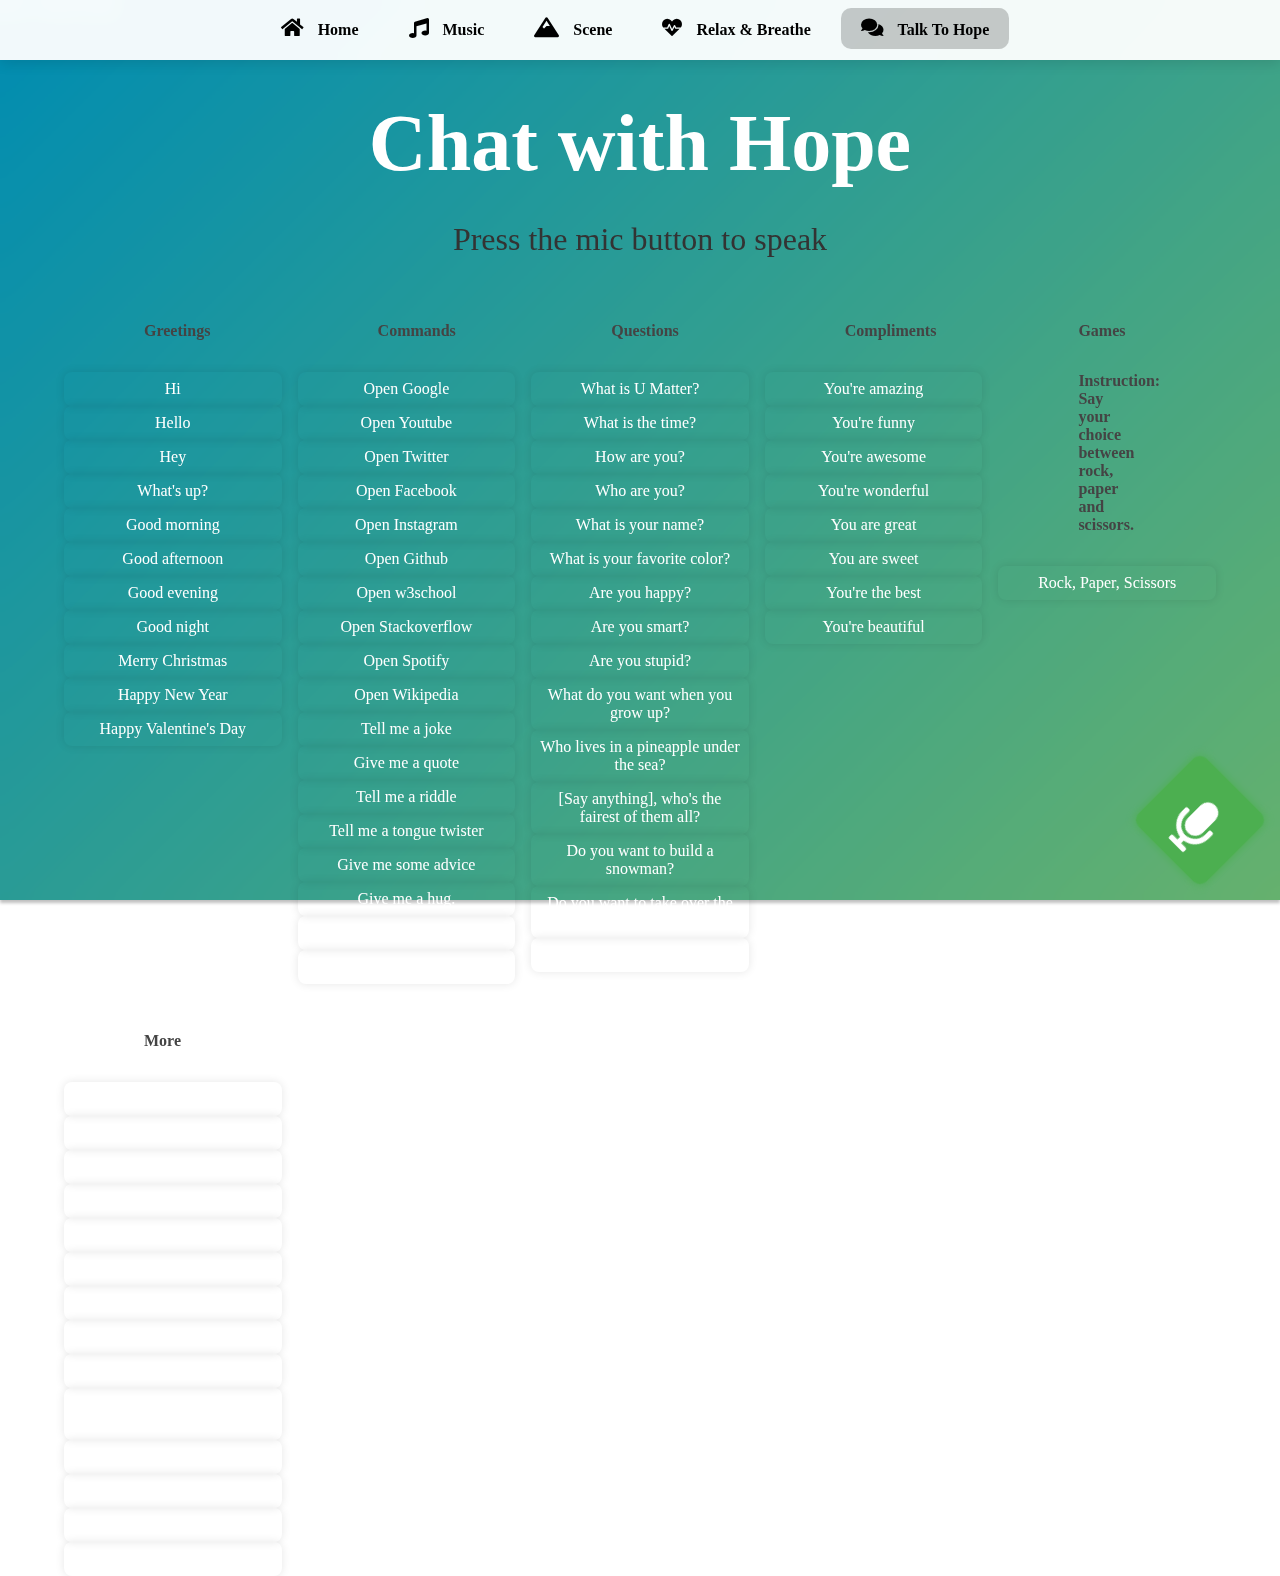
==== commit 7c998ad1: "feat: :bug: added js and some responsiveness" ====
--- a/hope.html
+++ b/hope.html
@@ -230,7 +230,7 @@
         </section>
         <button id="mic"><i class="fas fa-microphone"></i></button>
     </div>
-    <script src="../js/hope.js"></script>
+    <script src="./js/hope.js"></script>
 </body>
 
 </html>--- a/css/style.css
+++ b/css/style.css
@@ -1,49 +1,15 @@
 /* variables */
 :root {
     --gradient: linear-gradient(to right bottom, #3bbcec, #575be5);
-    --dark: #082046;
+    --dark: #010916;
     --semi-dark: #0f2952;
-    --light: #fff;
+    --light: #7E7E7E;
     --link: #1e2ebd;
 }
 
+
 /* preload */
-/* .preload {
-    position: fixed;
-    top: 0;
-    width: 100%;
-    height: 100vh;
-    background: linear-gradient(to left top,
-            rgb(81, 123, 232) 80%,
-            rgb(60, 166, 232));
-    z-index: 1000;
-    display: flex;
-    align-items: center;
-    justify-content: center;
-    transition: all 0.5s ease;
-}
-
-.text-loader {
-    position: absolute;
-    top: 35vh;
-    font-size: 18px;
-    color: var(--light);
-}
-
-.preload>span {
-    background: rgb(175, 199, 243);
-    border-radius: 50%;
-    margin: 5rem 0.5rem;
-    animation: bouncingLoader 0.8s infinite alternate;
-}
-
-.preload>span:nth-child(2) {
-    animation-delay: 0.5s;
-}
-
-.preload>span:nth-child(3) {
-    animation-delay: 0.7s;
-} */
+
 
 /* Define the animation called bouncingLoader. */
 @keyframes bouncingLoader {
@@ -73,8 +39,7 @@
 /* body */
 
 body {
-    font-family: "Poppins", sans-serif;
-    background: url(../images/backgrounds/home-bg.jpg);
+    /* background: url(../images/backgrounds/home-bg.jpg); */
     background-position: center;
     background-repeat: no-repeat;
     background-size: cover;
@@ -140,14 +105,22 @@
 /* card */
 .glass-card {
     color: var(--light);
-    background-color: linear-gradient(to top right,
-            rgba(255, 255, 255, 0.7),
-            rgba(255, 255, 255, 0.3));
+    background: linear-gradient(to top right, rgba(255, 255, 255, 0.7), rgba(255, 255, 255, 0.3));
     width: 380px;
     margin: 20px;
     padding: 1.5rem;
-    box-shadow: 0 5px 25px rgba(0 0 0 / 10%);
-    border-radius: 10px;
+    border-radius: 20px;
+    box-shadow: 0 10px 30px rgba(0, 0, 0, 0.1);
+    /* Updated shadow for glass effect */
+    backdrop-filter: blur(10px);
+    /* Apply a blur effect */
+    transition: transform 0.3s ease;
+    /* Add a smooth transition */
+}
+
+.glass-card:hover {
+    transform: translateY(-5px);
+    /* Move card slightly upward on hover */
 }
 
 .card {
@@ -155,8 +128,16 @@
     background-color: #fff;
     margin: 20px;
     padding: 1.5rem;
-    box-shadow: 0 5px 25px rgba(0 0 0 / 10%);
-    border-radius: 10px;
+    border-radius: 20px;
+    box-shadow: 0 10px 30px rgba(0, 0, 0, 0.1);
+    /* Updated shadow for card */
+    transition: transform 0.3s ease;
+    /* Add a smooth transition */
+}
+
+.card:hover {
+    transform: translateY(-5px);
+    /* Move card slightly upward on hover */
 }
 
 /* nav-bar */
@@ -164,75 +145,73 @@
     position: fixed;
     top: 0;
     left: 0;
-    width: 20vw;
-    height: 100vh;
-    background: linear-gradient(240deg, rgba(58, 85, 118, 0.7) 10%, #2c2e44 70%);
-    box-shadow: 3px 5px 6px rgba(45, 55, 68, 0.3);
-    padding: 1.25rem 0.5rem 2rem 0.5rem;
-    z-index: 2;
-}
-
-.nav {
-    height: 100%;
+    width: 100%;
+    height: 60px;
+    /* Adjust height as needed */
+    background: rgba(255, 255, 255, 0.95);
+    /* Semi-transparent white background */
+    backdrop-filter: blur(10px);
+    /* Apply a blur effect */
+    z-index: 1000;
+    /* Ensure it's above other content */
     display: flex;
-    flex-direction: column;
-    justify-content: space-between;
+
+    justify-content: center;
+    align-items: center;
+    padding: 0 20px;
+    /* //border-radius: 30px; */
+    box-shadow: 0 4px 12px rgba(0, 0, 0, 0.1);
+    padding-bottom: 48px;
+    /* Add a subtle shadow */
 }
 
 .logo {
-    padding: 2rem 2rem 1rem 2rem;
+    width: 40px;
+    /* Adjust logo size */
+    height: 40px;
+    margin-right: 20px;
 }
 
 .nav-links {
-    flex: 1;
-    margin-top: 2rem;
+    display: flex;
 }
 
 .nav-link {
-    display: flex;
-    align-items: center;
-    padding: 0.5rem;
-    margin-bottom: 2rem;
-    border-radius: 0.5rem;
-    transition: 0.1s ease-in-out;
-    flex: 3;
+    text-decoration: none;
+    color: #000;
+    font-weight: bold;
+    padding: 10px 20px;
+    margin-right: 10px;
+    border-radius: 10px;
+    transition: background-color 0.3s, color 0.3s;
+}
+
+.nav-link:hover {
+    background-color: rgba(0, 0, 0, 0.1);
+    /* Semi-transparent black background */
+}
+
+.nav-link.active {
+    background-color: rgba(0, 0, 0, 0.2);
+    /* Slightly darker background for active link */
 }
 
 .nav-icon {
-    font-size: 1.3rem;
-    margin-right: 1.3rem;
-    transition: 0.1s ease;
-}
-
-.nav-text {
-    font-weight: 500;
-    letter-spacing: 1px;
-}
-
-.nav-link:hover {
-    background: linear-gradient(190deg, rgb(240, 117, 199), rgba(178, 117, 240));
-    color: var(--dark);
+    margin-right: 10px;
+    font-size: 20px;
+    transition: transform 0.3s;
 }
 
 .nav-link:hover .nav-icon {
-    transform: scale(1.1);
-}
-
-.active {
-    padding: 0.5rem;
-    background: linear-gradient(190deg, rgb(240, 117, 199), rgba(178, 117, 240));
-    color: var(--dark);
+    transform: scale(1.2);
+    /* Scale up icon on hover */
 }
 
 /* content */
-.content {
-    width: 80vw;
-    height: 100%;
-    margin-left: auto;
-}
+
 
 .home {
-    padding: 0 2rem;
+    padding: 25px;
 }
 
 .home .glass-card {
@@ -241,7 +220,7 @@
     margin: 30px;
     display: flex;
     align-items: center;
-    justify-content: space-evenly;
+    justify-content: center;
     padding: 1rem;
 }
 
@@ -265,64 +244,61 @@
 
 /* accordion */
 .accordion {
-    background: lightblue;
+    background: #f0f0f0;
+    /* Light background color */
     margin: 0 4.3rem 1rem 2rem;
     border-radius: 10px;
 }
 
 .accordion-button {
     padding: 0.8rem;
-    background: linear-gradient(to top right,
-            rgba(255, 255, 255, 0.1),
-            rgba(20, 92, 201, 0.3));
+    background: linear-gradient(to top right, rgba(255, 255, 255, 0.1), rgba(20, 92, 201, 0.3));
     position: relative;
     margin: 0;
     cursor: pointer;
-    box-shadow: 0 5px 25px rgba(0 0 0 / 20%);
+    box-shadow: 0 5px 25px rgba(0, 0, 0, 0.2);
+    /* Slightly adjusted shadow */
     color: #222;
     border-radius: 10px;
-    display: block;
+    display: flex;
+    /* Align icon and text horizontally */
+    align-items: center;
+    /* Center vertically */
+    justify-content: space-between;
+    /* Space out icon and text */
     width: 100%;
     border: none;
     outline: none;
     font-size: 16px;
     text-align: left;
     font-weight: 600;
-    font-family: "Poppins", sans-serif;
+    font-family: "Roboto Slab", serif;
 }
 
 .accordion-button::after {
     content: "\25be";
+    position: absolute;
     right: 20px;
-    top: 20%;
-    position: absolute;
-    transform: scale(2);
+    top: 50%;
+    transform: translateY(-50%);
     transition: 0.3s ease;
 }
 
 .accordion-content {
-    padding: 1rem 0.5rem 0.5rem 0.5rem;
-    color: var(--semi-dark);
+    padding: 1rem 0.5rem;
+    color: #666;
+    /* Adjusted text color */
     display: none;
-    overflow: auto;
-}
-
-.accordion-content .modal-btn {
-    color: var(--link);
-    font-weight: 500;
-    text-decoration: underline;
-    margin-left: 1rem;
-    transition: 0.3s ease;
-}
-
-.accordion-content .modal-btn:hover {
-    opacity: 0.7;
+    overflow: hidden;
+    /* Hide overflow content */
+}
+
+.accordion-content p {
+    margin: 0;
 }
 
 .accordion-button-active {
-    background: linear-gradient(to bottom left,
-            rgba(255, 255, 255, 0.1),
-            rgba(20, 92, 201, 0.3));
+    background: linear-gradient(to bottom left, rgba(255, 255, 255, 0.1), rgba(20, 92, 201, 0.3));
 }
 
 .accordion-button-active::after {
@@ -331,6 +307,16 @@
 
 .accordion-button-active+.accordion-content {
     display: block;
+}
+
+/* Hover effect */
+.accordion-button:hover {
+    background: linear-gradient(to top right, rgba(255, 255, 255, 0.3), rgba(20, 92, 201, 0.5));
+}
+
+/* Active state effect */
+.accordion-button-active:hover {
+    background: linear-gradient(to bottom left, rgba(255, 255, 255, 0.3), rgba(20, 92, 201, 0.5));
 }
 
 /* card modal */
@@ -434,28 +420,32 @@
 
 /* bg modal */
 #music-modal {
-    background: url(../images/modal-home-images/music.jpg);
+    background-color: #FF3CAC;
+    background-image: linear-gradient(225deg, #FF3CAC 0%, #784BA0 50%, #2B86C5 100%);
     background-repeat: no-repeat;
     background-size: cover;
     background-position: center;
 }
 
 #scene-modal {
-    background: url(../images/modal-home-images/scene.jpg);
+    background-color: #FFFFFF;
+    background-image: linear-gradient(180deg, #FFFFFF 0%, #6284FF 50%, #FF0000 100%);
     background-repeat: no-repeat;
     background-size: cover;
     background-position: center;
 }
 
 * #breathe-modal {
-    background: url(../images/modal-home-images/breathe.jpg);
+    background-color: #4158D0;
+    background-image: linear-gradient(43deg, #4158D0 0%, #C850C0 46%, #FFCC70 100%);
     background-repeat: no-repeat;
     background-size: cover;
     background-position: center;
 }
 
 #ai-modal {
-    background: url(../images/modal-home-images/ai.jpg);
+    background-color: #00DBDE;
+    background-image: linear-gradient(90deg, #00DBDE 0%, #FC00FF 100%);
     background-repeat: no-repeat;
     background-size: cover;
     background-position: center;
@@ -545,14 +535,33 @@
 /* music body */
 
 #music-body {
-    font-family: "Poppins", sans-serif;
-    background: url(../images/backgrounds/music-bg.jpg);
-    background-position: center;
-    background-repeat: no-repeat;
-    background-size: cover;
-    background-attachment: fixed;
-    height: 100%;
-}
+    font-family: "Roboto Slab", serif;
+    background-color: #FF3CAC;
+    background-image: linear-gradient(225deg, #FF3CAC 0%, #784BA0 50%, #2B86C5 100%);
+    height: 100vh;
+    /* Ensure full viewport height */
+    display: flex;
+    justify-content: center;
+    align-items: center;
+    padding: 20px;
+    color: #fff;
+    /* Text color */
+}
+
+#music-body h1 {
+    font-size: 3rem;
+    margin-bottom: 20px;
+    text-align: center;
+}
+
+#music-body p {
+    font-size: 1.2rem;
+    text-align: center;
+    max-width: 600px;
+    margin: 0 auto;
+    line-height: 1.6;
+}
+
 
 #music-body::before {
     content: "";
@@ -573,7 +582,7 @@
 }
 
 .music {
-    width: 80vw;
+    width: 90%;
     height: 100%;
     margin-left: auto;
 }
@@ -587,9 +596,9 @@
     position: fixed;
     left: 0;
     right: 0;
-    top: 0;
-    width: 80vw;
-    margin-left: 20vw;
+    top: 10;
+    width: 100%;
+    /* margin-left: 20vw; */
     align-items: center;
     justify-content: space-between;
     z-index: 999;
@@ -621,6 +630,7 @@
     position: fixed;
     top: 3rem;
     z-index: 999;
+    padding-top: 16px;
 }
 
 .select-box .options-container {
@@ -700,85 +710,90 @@
 
 /* music-cards */
 .music-card-container {
-    margin-top: 7rem;
+    margin-top: 8rem;
+    padding-top: 10px;
+    display: flex;
+    justify-content: center;
+    align-items: center;
 }
 
 .music-box {
     display: flex;
-    align-items: center;
+    flex-wrap: wrap;
     justify-content: center;
-    flex-wrap: wrap;
-    margin-bottom: 5rem;
+    gap: 30px;
+    /* Adjust spacing between cards */
 }
 
 .music-content {
     margin: 1rem;
-    box-shadow: 0 0 3px rgba(60, 72, 88, 0.15);
-    transition: all 0.2s ease-in-out;
+    box-shadow: 0 0 20px rgba(0, 0, 0, 0.1);
+    transition: transform 0.3s ease-in-out, box-shadow 0.3s ease-in-out;
     border-radius: 15px;
-    position: relative;
+    overflow: hidden;
+    /* Hide overflowing content */
 }
 
 .music-content:hover {
-    box-shadow: 0 1.5rem 3rem rgba(60, 72, 88, 0.5);
+    transform: translateY(-5px);
+    /* Move card slightly upwards on hover */
+    box-shadow: 0 15px 30px rgba(0, 0, 0, 0.2);
+    /* Add more prominent shadow on hover */
 }
 
 .music-img {
     height: 270px;
-    width: 250px;
+    width: 100%;
     position: relative;
     cursor: pointer;
-    border-radius: 15px;
+    border-radius: 15px 15px 0 0;
+    /* Rounded corners only at the top */
     overflow: hidden;
 }
 
 .music-img img {
     width: 100%;
     height: 100%;
-    border-radius: 15px;
     object-fit: cover;
-    transition: all 0.5s ease-in-out;
+    transition: transform 0.3s ease-in-out;
 }
 
 .music-img::after {
     content: "";
-    background-color: rgba(0, 0, 0, 0.3);
+    background-color: rgba(0, 0, 0, 0.5);
     width: 100%;
     height: 100%;
     position: absolute;
     top: 0;
     left: 0;
     opacity: 0;
-    visibility: hidden;
-    transition: all 0.5s ease-in-out;
+    transition: opacity 0.3s ease-in-out;
 }
 
 .music-img:hover::after {
     opacity: 1;
-    visibility: visible;
-}
-
-.music-img:hover img {
-    transform: scale(1.1);
 }
 
 .music-title {
     background-color: rgba(0, 0, 0, 0.7);
     color: #fff;
-    position: absolute;
+    /* position: absolute; */
+    bottom: 0;
+    left: 0;
     right: 0;
-    left: 0;
-    bottom: 0;
     padding: 1rem;
-    border-radius: 15px;
+    border-radius: 0 0 15px 15px;
+    /* Rounded corners only at the bottom*/
+    transition: background-color 0.3s ease-in-out;
 }
 
 .music-title span {
     font-size: 1rem;
+    font-weight: bold;
 }
 
 .music-title .artist {
-    font-size: 14px;
+    font-size: 0.9rem;
     color: #f2f2f2;
 }
 
@@ -976,14 +991,11 @@
 
 /* scene */
 #scene-body {
-    font-family: "Poppins", sans-serif;
-    background: url(../images/backgrounds/scene-bg.jpg);
-    background-position: center;
-    background-repeat: no-repeat;
-    background-size: cover;
-    background-attachment: fixed;
+    font-family: "Roboto Slab", serif;
+    background-color: #4CAF50;
+    background-image: linear-gradient(315deg, #4CAF50 0%, #FFD700 74%);
     height: 100%;
-    color: var(--light);
+    /* color: #FFFFFF; */
 }
 
 #scene-body::before {
@@ -993,57 +1005,50 @@
     left: 0;
     bottom: 0;
     right: 0;
-    background: linear-gradient(to right bottom,
-            rgba(59, 190, 236, 0.2),
-            rgba(52, 120, 221, 0.3));
+    background: linear-gradient(to right bottom, rgba(255, 255, 255, 0.2), rgba(255, 255, 255, 0.3));
     box-shadow: 0 3px 3px rgba(0, 0, 0, 0.25);
     z-index: -1;
     height: 100%;
-    backdrop-filter: blur(1.9rem);
+    backdrop-filter: blur(1.5rem);
     background-clip: padding-box;
-    position: fixed;
-    width: 100vw;
+    width: 100%;
 }
 
 .scene-card-container {
     display: flex;
     flex-wrap: wrap;
-    align-items: center;
     justify-content: center;
-    margin: 0 2rem;
+    /* max-width: 1200px; */
+    margin-top: 54px;
 }
 
 .scene-title {
-    margin: 2rem 5rem;
+    text-align: center;
+    font-size: 3rem;
 }
 
 .scene-cards {
-    max-width: 300px;
-    width: 300px;
-    height: 350px;
-    border-radius: 10px;
-    z-index: 1;
+    max-width: 250px;
+    width: 100%;
+    height: 300px;
+    border-radius: 50px;
     position: relative;
-    box-shadow: 0 5px 25px rgba(0 0 0 / 20%);
+    box-shadow: 0 10px 20px rgba(0, 0, 0, 0.3);
     transition: 0.3s ease;
-    margin: 1rem 0.5rem;
+    margin: 1rem;
+    overflow: hidden;
 }
 
 .scene-cards img {
     height: 100%;
     width: 100%;
     object-fit: cover;
-}
-
-.scene-cards:hover {
-    transform: translateY(-5px);
-}
-
-.scene-cards .scene-image {
-    width: 100%;
-    height: 100%;
-    object-fit: cover;
-    border-radius: 10px;
+    border-radius: 20px;
+    transition: transform 0.3s ease;
+}
+
+.scene-cards:hover img {
+    transform: scale(1.1);
 }
 
 .scene-cards::before {
@@ -1053,11 +1058,17 @@
     left: 0;
     right: 0;
     bottom: 0;
-    background: rgba(0, 0, 0, 0.25);
+    background: rgba(255, 255, 255, 0.2);
     width: 100%;
     height: 100%;
     z-index: 5;
-    border-radius: 10px;
+    border-radius: 20px;
+    opacity: 0;
+    transition: opacity 0.3s ease;
+}
+
+.scene-cards:hover::before {
+    opacity: 1;
 }
 
 .play-video-icon,
@@ -1071,6 +1082,8 @@
     transition: 0.3s ease;
     margin-left: 0.7rem;
     font-size: 1.5rem;
+    color: #FF5733;
+    /* Orange */
 }
 
 .play-video-icon:hover,
@@ -1079,9 +1092,10 @@
 .play-video-icon-fall:hover,
 .play-video-icon-snow:hover,
 .play-video-icon-ice:hover {
-    transform: scale(1.1);
-}
-
+    transform: scale(1.2);
+}
+
+/* Video titles */
 .scene-vid-title {
     position: absolute;
     bottom: 3rem;
@@ -1096,14 +1110,15 @@
     text-shadow: 1px 1px #000000;
 }
 
-/* video content */
+/* Video content containers */
 .sunset-content,
 .ocean-content,
 .rain-content,
 .fall-content,
 .snow-content,
 .ice-content {
-    background-color: #fbbd08;
+    background-color: #34495E;
+    /* Dark gray-blue */
     position: relative;
     place-items: center;
     z-index: 999;
@@ -1122,6 +1137,7 @@
     pointer-events: all;
 }
 
+/* Video containers */
 .video-container-sunset,
 .video-container-ocean,
 .video-container-rain,
@@ -1136,6 +1152,7 @@
     object-fit: cover;
 }
 
+/* Time select */
 .time-select,
 .time-select-ocean,
 .time-select-rain,
@@ -1164,6 +1181,7 @@
     opacity: 1;
 }
 
+/* Select button */
 .select-btn,
 .select-btn-ocean,
 .select-btn-rain,
@@ -1173,12 +1191,13 @@
     padding: 0.4rem 2rem;
     margin: 0 0.5rem;
     border-radius: 50px;
-    font-family: "poppins", sans-serif;
+    font-family: "Roboto Slab", serif;
     border: none;
     outline: none;
     cursor: pointer;
-    background: linear-gradient(to bottom left, #fffa81, #b56a2a);
-    color: var(--light);
+    background: linear-gradient(to bottom left, #9B59B6, #2E86C1);
+    /* Purple to blue gradient */
+    color: #FFFFFF;
     transform: scale(0.9);
     transition: 0.3s ease;
 }
@@ -1192,6 +1211,7 @@
     transform: scale(1);
 }
 
+/* Pause video button */
 .pause-video,
 .pause-video-ocean,
 .pause-video-rain,
@@ -1203,6 +1223,7 @@
     border-radius: 50px;
 }
 
+/* Exit video button */
 .exit-video,
 .exit-video-ocean,
 .exit-video-rain,
@@ -1224,10 +1245,10 @@
 .exit-video-fall:hover,
 .exit-video-snow:hover,
 .exit-video-ice:hover {
-    transform: scale(1.1);
-}
-
-/* hide time select */
+    transform: scale(1.2);
+}
+
+/* Hide time select icon */
 .hide-time-select-icon,
 .hide-time-select-icon-ocean,
 .hide-time-select-icon-rain,
@@ -1238,51 +1259,180 @@
     bottom: 8.2%;
     left: 0.5rem;
     cursor: pointer;
-    color: #fbbd08;
+    color: #FF5733;
+    /* Orange */
     transition: 0.5s;
 }
 
-.sunset-content.active-show.hide-time-select .time-select,
-.ocean-content.active-show-ocean.hide-time-select-ocean .time-select-ocean,
-.rain-content.active-show-rain.hide-time-select-rain .time-select-rain,
-.fall-content.active-show-fall.hide-time-select-fall .time-select-fall,
-.snow-content.active-show-snow.hide-time-select-snow .time-select-snow,
-.ice-content.active-show-ice.hide-time-select-ice .time-select-ice {
-    transform: translateX(-150%);
-}
-
-.sunset-content.active-show.show-time-select .time-select,
-.ocean-content.active-show-ocean.show-time-select-ocean .time-select-ocean,
-.rain-content.active-show-rain.show-time-select-rain .time-select-rain,
-.fall-content.active-show-fall.show-time-select-fall .time-select-fall,
-.snow-content.active-show-snow.show-time-select-snow .time-select-snow,
-.ice-content.active-show-ice.show-time-select-ice .time-select-ice {
+/* Sunset content */
+.sunset-content,
+.ocean-content,
+.rain-content,
+.fall-content,
+.snow-content,
+.ice-content {
+    background-color: #3498db;
+    /* Blue */
+    position: relative;
+    place-items: center;
+    z-index: 999;
+    opacity: 0;
+    pointer-events: none;
+    transition: opacity 300ms ease-in-out;
+}
+
+/* Active show */
+.sunset-content.active-show,
+.ocean-content.active-show-ocean,
+.rain-content.active-show-rain,
+.fall-content.active-show-fall,
+.snow-content.active-show-snow,
+.ice-content.active-show-ice {
+    opacity: 1;
+    pointer-events: all;
+}
+
+/* Video container */
+.video-container-sunset,
+.video-container-ocean,
+.video-container-rain,
+.video-container-fall,
+.video-container-snow,
+.video-container-ice {
+    position: fixed;
+    top: 0;
+    left: 0;
+    width: 100%;
+    height: 100%;
+    object-fit: cover;
+}
+
+/* Time select */
+.time-select,
+.time-select-ocean,
+.time-select-rain,
+.time-select-fall,
+.time-select-snow,
+.time-select-ice {
+    position: fixed;
+    bottom: 5%;
+    left: 50%;
+    display: flex;
+    z-index: 999;
+    align-items: center;
+    transform: translateX(-50%);
+    transition: all 500ms ease-in-out 250ms;
+    opacity: 0;
+}
+
+/* Active show */
+.sunset-content.active-show .time-select,
+.ocean-content.active-show-ocean .time-select-ocean,
+.rain-content.active-show-rain .time-select-rain,
+.fall-content.active-show-fall .time-select-fall,
+.snow-content.active-show-snow .time-select-snow,
+.ice-content.active-show-ice .time-select-ice {
     transform: translateX(0);
-}
-
-/* rotate toggle */
-.rotate-chevron .hide-time-select-icon,
-.rotate-chevron-ocean .hide-time-select-icon-ocean,
-.rotate-chevron-rain .hide-time-select-icon-rain,
-.rotate-chevron-fall .hide-time-select-icon-fall,
-.rotate-chevron-snow .hide-time-select-icon-snow,
-.rotate-chevron-ice .hide-time-select-icon-ice {
-    -webkit-transform: rotate(180deg);
-    transform: rotate(180deg);
-    -webkit-transition: 0.5s;
+    transition: all 500ms ease-in-out 250ms;
+    opacity: 1;
+}
+
+/* Select button */
+.select-btn,
+.select-btn-ocean,
+.select-btn-rain,
+.select-btn-fall,
+.select-btn-snow,
+.select-btn-ice {
+    padding: 0.4rem 2rem;
+    margin: 0 0.5rem;
+    border-radius: 50px;
+    font-family: "Arial", sans-serif;
+    border: none;
+    outline: none;
+    cursor: pointer;
+    background: linear-gradient(to bottom, #f39c12, #d35400);
+    /* Orange gradient */
+    color: #ffffff;
+    transform: scale(0.9);
+    transition: 0.3s ease;
+}
+
+.select-btn:hover,
+.select-btn-ocean:hover,
+.select-btn-rain:hover,
+.select-btn-fall:hover,
+.select-btn-snow:hover,
+.select-btn-ice:hover {
+    transform: scale(1);
+}
+
+/* Pause video button */
+.pause-video,
+.pause-video-ocean,
+.pause-video-rain,
+.pause-video-fall,
+.pause-video-snow,
+.pause-video-ice {
+    cursor: pointer;
+    padding: 0.5rem;
+    border-radius: 50px;
+}
+
+/* Exit video button */
+.exit-video,
+.exit-video-ocean,
+.exit-video-rain,
+.exit-video-fall,
+.exit-video-snow,
+.exit-video-ice {
+    position: fixed;
+    z-index: 999;
+    right: 2rem;
+    top: 2rem;
+    cursor: pointer;
+    transition: 0.3s ease-in-out;
+    font-size: 24px;
+    color: #ecf0f1;
+    /* Light gray */
+}
+
+.exit-video:hover,
+.exit-video-ocean:hover,
+.exit-video-rain:hover,
+.exit-video-fall:hover,
+.exit-video-snow:hover,
+.exit-video-ice:hover {
+    transform: scale(1.2);
+}
+
+/* Hide time select icon */
+.hide-time-select-icon,
+.hide-time-select-icon-ocean,
+.hide-time-select-icon-rain,
+.hide-time-select-icon-fall,
+.hide-time-select-icon-snow,
+.hide-time-select-icon-ice {
+    position: fixed;
+    bottom: 10%;
+    left: 2%;
+    cursor: pointer;
+    color: #2ecc71;
+    /* Green */
     transition: 0.5s;
 }
 
 /* relax */
 #relax-body {
-    font-family: "Poppins", sans-serif;
-    background: url(../images/backgrounds/relax-bg.jpg);
+    font-family: "Roboto Slab", serif;
+    background-color: #4158D0;
+    background-image: linear-gradient(43deg, #4158D0 0%, #C850C0 46%, #FFCC70 100%);
     background-position: center;
     background-repeat: no-repeat;
     background-size: cover;
     background-attachment: fixed;
     height: 100%;
-    color: var(--light);
+    color: #FFFFFF;
 }
 
 #relax-body::before {
@@ -1292,9 +1442,7 @@
     left: 0;
     bottom: 0;
     right: 0;
-    background: linear-gradient(to bottom left,
-            rgba(59, 190, 236, 0.2),
-            rgba(52, 120, 221, 0.3));
+    background: linear-gradient(to bottom left, rgba(255, 255, 255, 0.2), rgba(255, 255, 255, 0.3));
     box-shadow: 0 3px 3px rgba(0, 0, 0, 0.25);
     z-index: -1;
     height: 100%;
@@ -1306,15 +1454,17 @@
 
 /* relax content */
 
-/* tilte*/
+/* title*/
 
 .relax-title {
-    margin: 2rem 0 0.5rem 0;
+    margin: 3rem 0 1rem 0;
     text-align: center;
 }
 
 .breath-title {
     margin-top: 2rem;
+    color: #2ECC71;
+    /* Green */
 }
 
 /* relax cards */
@@ -1326,14 +1476,19 @@
 }
 
 .relax-card {
-    width: 75%;
+    width: 70%;
+    max-width: 400px;
+    /* Limit card width */
     height: 220px;
-    background-color: #75b2f0;
+    background-color: #3498db;
+    /* Blue */
     padding: 2rem;
-    border-radius: 10px;
-    margin: 1rem;
+    border-radius: 15px;
+    /* Increased border-radius */
+    margin: 1.5rem;
     position: relative;
-    box-shadow: 0 5px 25px rgba(0 0 0 / 20%);
+    box-shadow: 0 8px 16px rgba(0, 0, 0, 0.3);
+    /* Adjusted shadow */
 }
 
 .relax-card:before {
@@ -1345,45 +1500,55 @@
     left: 0;
     right: 0;
     bottom: 0;
-    background: rgba(0, 0, 0, 0.4);
-    border-radius: 10px;
+    background: rgba(0, 0, 0, 0.5);
+    /* Darkened overlay */
+    border-radius: 15px;
+    /* Increased border-radius */
     z-index: 1;
 }
 
 .relax-card-title {
     z-index: 2;
+    color: #FFFFFF;
+    /* White */
 }
 
 .relax-description {
     z-index: 2;
-    color: #dfdfdf;
-    margin: 0.4rem 0 0.2rem 0;
+    color: #D5DBDB;
+    /* Light gray */
+    margin: 0.6rem 0 0.4rem 0;
+    /* Adjusted margin */
 }
 
 .read-more-relax {
     z-index: 2;
     text-decoration: underline;
-    color: #fff;
-    font-weight: 500;
-}
-
-/* button */
+    color: #FFFFFF;
+    /* White */
+    font-weight: bold;
+}
+
+/* Button */
 .start-relax {
     position: absolute;
-    right: 2rem;
-    bottom: 2rem;
+    right: 118px;
+    bottom: 0px;
     z-index: 500;
     cursor: pointer;
     padding: 0.5rem 4rem;
-    font-family: poppins, sans-serif;
-    border-radius: 5px;
+    font-family: "Roboto Slab", serif;
+    border-radius: 50px;
+    /* Increased border-radius */
     border: none;
-    background: linear-gradient(190deg, rgb(240, 117, 199), rgba(178, 117, 240));
+    background: linear-gradient(135deg, #FD7272, #00EAAA);
+    /* Gradient background */
     outline: none;
-    color: var(--light);
+    color: #FFFFFF;
+    /* White text color */
     font-size: 1rem;
     transform: scale(0.9);
-    animation: button 5s alternate-reverse infinite;
+    transition: transform 0.3s ease-in-out, background 0.3s ease-in-out;
 }
 
 .start-relax::before {
@@ -1394,8 +1559,7 @@
     bottom: 0;
     right: 0;
     z-index: -1;
-    background-color: white;
-    transition: transform 300ms ease-in-out;
+    transition: transform 300ms ease-in;
     transform: scaleX(0);
     transform-origin: left;
 }
@@ -1405,14 +1569,15 @@
     transform: scaleX(1);
 }
 
-.start-relax {
-    transition: color 300ms ease-in-out;
-    z-index: 1;
-}
-
 .start-relax:hover,
 .start-relax:focus {
-    color: var(--dark);
+    background: linear-gradient(135deg, #00EAAA, #FD7272);
+    /* Reverse gradient on hover/focus */
+}
+
+.start-relax:hover::before,
+.start-relax:focus::before {
+    transform: scaleX(1);
 }
 
 @keyframes button {
@@ -1425,67 +1590,62 @@
     }
 }
 
-/* deep breathing */
+/* Exit button */
 .exit-relax {
     position: fixed;
     top: 2rem;
     right: 2rem;
     cursor: pointer;
-    font-size: 20px;
-}
-
+    font-size: 24px;
+    /* Increased font size */
+    color: #FFFFFF;
+    /* White text color */
+}
+
+/* Container for relaxation content */
 .relax-container {
     display: flex;
     flex-direction: column;
     align-items: center;
+    justify-content: center;
     min-height: 100vh;
-    position: fixed;
-    top: 0;
-    right: 0;
-    left: 0;
-    bottom: 0;
     width: 100%;
-    z-index: 999;
-    background: url(../images/breathing-exercises-bg/deep-breathing.jpg);
-    background-position: center;
-    background-repeat: no-repeat;
-    background-size: cover;
-    background-attachment: fixed;
-    height: 100%;
-}
-
+    background-color: #34495E;
+    /* Dark blue background */
+    color: #FFFFFF;
+    /* White text color */
+}
+
+/* Deep breathing section */
 .deep-breathing {
-    background: url(../images/relax-breathe-bg/deep-breathing.jpg);
-    background-position: center;
-    background-repeat: no-repeat;
-    background-size: cover;
     display: flex;
     flex-direction: column;
-    justify-content: flex-end;
-    align-items: flex-start;
+    align-items: center;
+    justify-content: center;
+    width: 100%;
+    height: 100%;
+    background-color: #2ECC71;
+    /* Green background */
 }
 
 .relaxer-container {
     display: flex;
     align-items: center;
     justify-content: center;
-    margin: auto;
-    height: 300px;
-    width: 300px;
+    width: 200px;
+    /* Reduced width */
+    height: 200px;
+    /* Reduced height */
     position: relative;
-    transform: scale(1);
 }
 
 .gradient-circle {
-    background: conic-gradient(#75b2f0 0%,
-            rgb(52, 120, 221) 40%,
-            rgb(227, 236, 139) 40%,
-            rgb(190, 201, 176) 60%,
-            #a162e0 60%,
-            #e660b9 100%);
-    height: 320px;
-    width: 320px;
-    z-index: -2;
+    background: radial-gradient(circle, #3498db 0%, #2980b9 100%);
+    /* Gradient background */
+    height: 220px;
+    /* Increased height */
+    width: 220px;
+    /* Increased width */
     border-radius: 50%;
     position: absolute;
     top: -10px;
@@ -1493,18 +1653,19 @@
 }
 
 .circle {
-    background: linear-gradient(75deg, #a162e0, rgb(52, 120, 221));
+    background: #FFFFFF;
+    /* White background */
     height: 100%;
     width: 100%;
     border-radius: 50%;
     position: absolute;
     top: 0;
     left: 0;
-    z-index: -1;
 }
 
 .pointer {
-    background-color: #fff;
+    background-color: #FFC300;
+    /* Yellow pointer */
     border-radius: 50%;
     height: 15px;
     width: 15px;
@@ -1541,23 +1702,28 @@
 
 @keyframes colorPointer {
     0% {
-        background-color: #fff;
-    }
-
-    40% {
-        background: rgb(52, 120, 221);
-    }
-
-    45% {
-        background: rgb(227, 236, 139);
-    }
-
-    60% {
-        background: #a162e0;
+        background-color: #FFC300;
+        /* Yellow */
+    }
+
+    25% {
+        background: #3498db;
+        /* Blue */
+    }
+
+    50% {
+        background: #2ECC71;
+        /* Green */
+    }
+
+    75% {
+        background: #9B59B6;
+        /* Purple */
     }
 
     100% {
-        background: #e660b9;
+        background: #E74C3C;
+        /* Red */
     }
 }
 
@@ -1590,10 +1756,12 @@
 }
 
 /* .four-seven-eight */
+/* Container for the breathing exercise */
 .four-breathing {
     display: flex;
     flex-direction: column;
     align-items: center;
+    justify-content: center;
     min-height: 100vh;
     position: fixed;
     top: 0;
@@ -1602,40 +1770,44 @@
     bottom: 0;
     width: 100%;
     z-index: 999;
-    background: url(../images/breathing-exercises-bg/four-seven-eight-bg.jpg);
-    background-position: center;
-    background-repeat: no-repeat;
-    background-size: cover;
-    background-attachment: fixed;
+    background: linear-gradient(135deg, #3498db, #9b59b6);
+    /* Gradient background */
     height: 100%;
-}
-
+    color: #FFFFFF;
+    /* White text color */
+}
+
+/* Container for the breathing technique */
 .four-container {
     display: flex;
     align-items: center;
     justify-content: center;
     margin-top: 4.5rem;
-    height: 300px;
-    width: 300px;
+    height: 250px;
+    /* Reduced height */
+    width: 250px;
+    /* Reduced width */
     position: relative;
-    transform: scale(0.9);
-}
-
+}
+
+/* Text for the breathing technique */
 #four-text {
-    font-size: 1rem;
+    font-size: 1.2rem;
+    /* Increased font size */
     z-index: 900;
-    color: #010f1c;
-}
-
+    color: #FFFFFF;
+    /* White text color */
+    text-align: center;
+}
+
+/* Animated gradient circle */
 .gradient-circle-four {
-    background: conic-gradient(#6ac9b6 0%,
-            #4ca493 21%,
-            #fff 21%,
-            #fff 58%,
-            #368375 58%,
-            #2a5b52 100%);
-    height: 320px;
-    width: 320px;
+    background: radial-gradient(circle, #e74c3c 0%, #3498db 100%);
+    /* Gradient background */
+    height: 280px;
+    /* Increased height */
+    width: 280px;
+    /* Increased width */
     z-index: -2;
     border-radius: 50%;
     position: absolute;
@@ -1643,8 +1815,10 @@
     left: -10px;
 }
 
+/* Background circle */
 .circle-four {
-    background-color: #010f1c;
+    background-color: transparent;
+    /* Transparent background */
     height: 100%;
     width: 100%;
     border-radius: 50%;
@@ -1654,14 +1828,17 @@
     z-index: -1;
 }
 
+/* Pointer */
 .pointer-four {
-    background-color: #fff;
+    background-color: #FFC300;
+    /* Yellow pointer */
     border-radius: 50%;
     height: 20px;
     width: 20px;
     display: block;
 }
 
+/* Container for pointer animation */
 .pointer-container-four {
     position: absolute;
     top: -40px;
@@ -1673,8 +1850,10 @@
     transform-origin: bottom center;
 }
 
+/* Animated circle */
 .animate-circle {
-    background-color: white;
+    background-color: rgba(255, 255, 255, 0.5);
+    /* Semi-transparent white */
     height: 90%;
     width: 90%;
     border-radius: 50%;
@@ -1683,6 +1862,7 @@
     z-index: 1;
 }
 
+/* Inhale animation */
 .animate-circle.animate-circle-inhale {
     animation: animate-circle-inhale 4s linear forwards;
 }
@@ -1697,6 +1877,7 @@
     }
 }
 
+/* Exhale animation */
 .animate-circle.animate-circle-exhale {
     animation: animate-circle-exhale 8s linear forwards;
 }
@@ -1711,6 +1892,7 @@
     }
 }
 
+/* Rotation animation */
 @keyframes rotateFour {
     from {
         transform: rotate(0deg);
@@ -1721,6 +1903,7 @@
     }
 }
 
+/* Grow animation */
 .four-container.grow {
     animation: four-grow 4s linear forwards;
 }
@@ -1735,6 +1918,7 @@
     }
 }
 
+/* Shrink animation */
 .four-container.shrink {
     animation: four-shrink 8s linear forwards;
 }
@@ -1749,49 +1933,64 @@
     }
 }
 
+/* Start technique button */
 .start-technique-btn {
     position: absolute;
     bottom: 4rem;
     padding: 0.5rem 5rem;
     border: none;
     outline: none;
-    border-radius: 10px;
+    border-radius: 50px;
+    /* Increased border-radius */
     cursor: pointer;
     text-transform: uppercase;
-    font-weight: 500;
-    font-family: poppins, sans-serif;
+    font-weight: bold;
+    font-family: "Roboto Slab", serif;
     letter-spacing: 1px;
-    font-size: 1rem;
-    transition: 0.3s ease;
+    font-size: 1.2rem;
+    /* Increased font size */
+    transition: background 0.3s ease, color 0.3s ease;
+    /* Smooth transition */
 }
 
 .start-technique-btn:hover {
-    background: #368375;
-    color: var(--light);
+    background: #2ECC71;
+    /* Green background on hover */
+    color: #FFFFFF;
+    /* White text color on hover */
 }
 
 /* 4-7-8 breathing */
 .four-seven-eight {
-    background: url(../images/relax-breathe-bg/four-seven-eight.jpg);
-    background-position: center;
-    background-repeat: no-repeat;
-    background-size: cover;
+    background: linear-gradient(135deg, #FF5733, #FFC300);
+    /* Gradient background */
     display: flex;
     flex-direction: column;
-    justify-content: flex-end;
-    align-items: flex-start;
+    justify-content: center;
+    /* Center content vertically */
+    align-items: center;
+    /* Center content horizontally */
+    padding: 2rem;
+    /* Increased padding */
+    color: #FFFFFF;
+    /* White text color */
+    text-align: center;
+    /* Center text */
 }
 
 /* ai hope */
 #hope-body {
-    font-family: "Poppins", sans-serif;
-    background: url(../images/backgrounds/hope-bg.jpg);
+    font-family: "Roboto Slab", serif;
+    background: linear-gradient(135deg, #00C9FF, #92FE9D);
+    /* Gradient background */
     background-position: center;
     background-repeat: no-repeat;
     background-size: cover;
     background-attachment: fixed;
-    height: 100%;
-    color: var(--light);
+    height: 100vh;
+    /* Full viewport height */
+    color: #FFFFFF;
+    /* White text color */
 }
 
 #hope-body::before {
@@ -1801,13 +2000,12 @@
     left: 0;
     bottom: 0;
     right: 0;
-    background: linear-gradient(to right bottom,
-            rgba(59, 190, 236, 0.2),
-            rgba(52, 120, 221, 0.3));
-    box-shadow: 0 3px 3px rgba(0, 0, 0, 0.25);
+    background: rgba(0, 0, 0, 0.3);
+    /* Semi-transparent background */
     z-index: -1;
     height: 100%;
-    backdrop-filter: blur(1.9rem);
+    backdrop-filter: blur(10px);
+    /* Increased blur effect */
     background-clip: padding-box;
     position: fixed;
     width: 100vw;
@@ -1815,12 +2013,17 @@
 
 .hope-header {
     text-align: center;
-    margin-top: 3rem;
+    margin-top: 5rem;
+    /* Increased top margin */
+    font-size: 2.5rem;
+    /* Larger font size */
 }
 
 .chatarea-main {
-    width: 60%;
-    margin: 2rem auto;
+    width: 80%;
+    /* Increased width */
+    margin: 5rem auto;
+    /* Adjusted margins */
     z-index: 999;
 }
 
@@ -1830,470 +2033,661 @@
 
 .user-area {
     position: fixed;
-    left: 18rem;
-    top: 5rem;
+    left: 2rem;
+    /* Adjusted position */
+    top: 8rem;
+    /* Adjusted position */
 }
 
 .chatbot-area {
     position: fixed;
     right: 2rem;
-    top: 5rem;
+    /* Adjusted position */
+    top: 8rem;
+    /* Adjusted position */
 }
 
 .chatarea-inner {
+    display: inline-block;
+    /* Adjusted display */
+    max-width: 80%;
+    /* Adjusted max-width */
+    padding: 1.5rem;
+    /* Adjusted padding */
+    border-radius: 1rem;
+    /* Rounded corners */
+    margin: 1rem 0;
+    /* Adjusted margins */
+}
+
+.chatarea-inner.user {
+    background: #FF5733;
+    /* Orange background for user messages */
+    color: #FFFFFF;
+    /* White text color */
     float: left;
-    width: 60%;
-    padding: 10px;
-    color: #fff;
-    position: relative;
-    margin: 5px 0;
-}
-
-.chatarea-inner:last-child {
-    margin-bottom: 6rem;
-}
-
-.chatarea-inner.user {
-    background: #6522a4;
-    width: 80%;
-    padding: 1.5rem;
-    border-top-left-radius: 5px;
-    border-bottom-right-radius: 5px;
-    border-top-right-radius: 5px;
-    box-shadow: 0 5px 25px rgba(0 0 0 / 15%);
+    /* Floated to left */
 }
 
 .chatarea-inner.chatbot {
-    background: #466eb6;
-    margin-left: 1rem;
-    width: 80%;
-    padding: 1.5rem;
-    border-top-left-radius: 5px;
-    border-bottom-left-radius: 5px;
-    border-top-left-radius: 5px;
-    box-shadow: 0 5px 25px rgba(0 0 0 / 15%);
-}
-
-.chatarea-inner.user:before {
-    content: "";
-    position: absolute;
-    border-right: 20px solid #6522a4;
-    border-top: 20px solid transparent;
-    border-bottom: 0px solid transparent;
-    bottom: 0;
-    left: -20px;
-}
-
+    background: #2ECC71;
+    /* Green background for chatbot messages */
+    color: #FFFFFF;
+    /* White text color */
+    float: right;
+    /* Floated to right */
+}
+
+.chatarea-inner.user:before,
 .chatarea-inner.chatbot:before {
     content: "";
     position: absolute;
-    border-left: 20px solid #466eb6;
-    border-top: 20px solid transparent;
-    border-bottom: 0px solid transparent;
     bottom: 0;
-    right: -20px;
+    width: 0;
+    height: 0;
+    border-style: solid;
+    border-width: 20px;
+}
+
+.chatarea-inner.user:before {
+    border-color: transparent transparent #FF5733 transparent;
+    /* Orange border for user */
+    left: 0;
+}
+
+.chatarea-inner.chatbot:before {
+    border-color: transparent #2ECC71 transparent transparent;
+    /* Green border for chatbot */
+    right: 0;
 }
 
 #mic {
-    background: #ff3b3b;
-    padding: 1rem;
-    border-radius: 50%;
-    box-shadow: 0 0 10px #666;
+    background: #4CAF50;
+    /* Green background */
+    padding: 1.5rem;
+    /* Increased padding */
+    border-radius: 10%;
+    /* Slightly rounded shape */
+    box-shadow: 0 0 10px #4CAF50;
+    /* Green shadow */
     position: fixed;
     right: 2rem;
-    height: 5rem;
-    width: 5rem;
-    font-size: 3rem;
-    bottom: 20px;
+    height: 6rem;
+    /* Increased height */
+    width: 6rem;
+    /* Increased width */
+    font-size: 3.5rem;
+    /* Larger font size */
+    bottom: 2rem;
+    /* Adjusted position */
     border: none;
     color: #fff;
     cursor: pointer;
-    transform: scale(0.9);
-    transition: 0.3s ease;
+    transform: rotate(45deg);
+    /* Rotated by 45 degrees */
+    transition: transform 0.3s ease, box-shadow 0.3s ease;
+    /* Added box-shadow to transition */
 }
 
 #mic:hover {
-    transform: scale(1);
-
-    box-shadow: 0 0 10px #2196f3, 0 0 40px #2196f3, 0 0 80px #2196f3;
+    transform: rotate(45deg) scale(1.1);
+    /* Scale on hover */
+    box-shadow: 0 0 20px #2196f3, 0 0 50px #2196f3, 0 0 100px #2196f3;
+    /* Blue shadow on hover */
 }
 
 #mic:focus {
     outline: none;
 }
 
-/* skills list */
+/* New skills list styles */
+
+/* Title */
 .press-to-speak-title {
     text-align: center;
-    margin-top: 0.5rem;
-}
-
+    margin-top: 2rem;
+    /* Increased top margin */
+    font-size: 2rem;
+    /* Larger font size */
+    color: #333;
+    /* Darker text color */
+}
+
+/* Command display */
 .show-command {
     text-align: center;
     display: none;
-}
-
-.show-command.command-active {
+    margin-top: 1rem;
+    /* Increased top margin */
+    font-size: 1.5rem;
+    /* Larger font size */
+    color: #555;
+    /* Slightly darker text color */
+}
+
+.command-active .show-command {
+    display: block;
+}
+
+/* New skills list layout */
+.skill-list {
+    display: grid;
+    /* Changed to grid layout */
+    grid-template-columns: repeat(auto-fit, minmax(200px, 1fr));
+    /* Responsive grid */
+    gap: 1rem;
+    /* Reduced gap between items */
+    width: 90%;
+    /* Adjusted width */
+    margin: 2rem auto 0 auto;
+    /* Adjusted margins */
+}
+
+/* List item styles */
+.skill-list li {
+    list-style: none;
+    /* Removed list-style-type */
+    padding: 0.5rem;
+    /* Adjusted padding */
+    border-radius: 0.5rem;
+    /* Rounded corners */
+    box-shadow: 0 0 10px rgba(0, 0, 0, 0.1);
+    /* Soft shadow */
     text-align: center;
-    display: block;
-}
-
-.skill-list {
-    display: flex;
-    flex-wrap: wrap;
-    gap: 2rem;
-    width: 95%;
-    margin: 1rem auto 0 auto;
-}
-
-.skill-list li {
-    list-style-type: disc;
-}
-
-.skill-list ul p {
-    font-weight: 600;
-    margin: 1rem 0 0.5rem 0;
+    /* Centered text */
+}
+
+/* Paragraph styles */
+.skill-list p {
+    font-weight: bold;
+    /* Bold font weight */
+    margin: 2rem 5rem;
+    /* Adjusted margins */
+    color: #444;
+    /* Slightly darker text color */
 }
 
 @media screen and (max-width: 1200px) {
-
-    #greeting,
-    #name {
-        font-size: 1.8rem;
-    }
-
-    .typing {
-        font-size: 2.2rem;
-    }
-
-    .modal-btn {
-        display: none;
-    }
-
-    .mobile-nav-text:hover .text {
-        background: rgb(74, 131, 125);
-    }
-
-    .mobile-active {
-        background: linear-gradient(190deg,
-                rgb(240, 117, 199),
-                rgba(117, 178, 240));
-    }
-
-    .modal-container-mobile {
-        visibility: visible;
-        opacity: 1;
-        display: flex;
-        align-items: center;
-        justify-content: center;
-        flex-wrap: wrap;
-        margin-top: 4rem;
-        z-index: 99;
-    }
-
-    .modal-container-mobile .home-card-modal {
-        margin: 1rem;
-        z-index: 10;
-    }
-
-    .accordion-content {
-        padding: 1rem;
-    }
-}
-
-@media screen and (max-width: 1024px) {
-    .header {
-        visibility: visible;
-        opacity: 1;
-    }
-
-    .nav-bar {
-        display: none;
-    }
-
-    .content {
-        width: 90%;
-        margin: 6rem auto 2rem auto;
-    }
-
-    .home .glass-card {
-        z-index: 99;
-        width: 100%;
-        margin: 0 auto 2rem auto;
+    body {
+        font-family: 'Roboto', sans-serif;
+        background-color: #f7f7f7;
+        color: #333;
+        line-height: 1.6;
     }
 
     #greeting,
     #name {
         font-size: 2rem;
+        font-weight: bold;
+        color: #ff6600;
+        margin-bottom: 10px;
     }
 
     .typing {
-        font-size: 2.2rem;
+        font-size: 1.6rem;
+        font-style: italic;
+        color: #666;
+    }
+
+    .modal-btn {
+        display: inline-block;
+        background-color: #4caf50;
+        color: #fff;
+        padding: 12px 24px;
+        border-radius: 25px;
+        text-transform: uppercase;
+        font-weight: bold;
+        margin-top: 20px;
+        transition: background-color 0.3s ease;
+    }
+
+    .modal-btn:hover {
+        background-color: #388e3c;
+    }
+
+    .mobile-nav-text:hover .text {
+        background-color: #2196f3;
+        color: #fff;
+        padding: 8px;
+        border-radius: 5px;
+    }
+
+    .mobile-active {
+        background: linear-gradient(135deg, #9c27b0, #673ab7);
+        color: #fff;
+        padding: 10px 20px;
+        border-radius: 50px;
+        cursor: pointer;
+        transition: background 0.3s ease;
+    }
+
+    .modal-container-mobile {
+        visibility: hidden;
+        opacity: 0;
+        position: fixed;
+        top: 50%;
+        left: 50%;
+        transform: translate(-50%, -50%);
+        z-index: 9999;
+        background-color: rgba(0, 0, 0, 0.8);
+        padding: 20px;
+        border-radius: 10px;
+        transition: all 0.5s ease;
+    }
+
+    .modal-container-mobile.show {
+        visibility: visible;
+        opacity: 1;
+    }
+
+    .modal-container-mobile .home-card-modal {
+        margin: 20px auto;
+        padding: 40px;
+        background-color: #fff;
+        border-radius: 20px;
+        box-shadow: 0px 0px 20px rgba(0, 0, 0, 0.5);
+    }
+
+    .accordion-content {
+        padding: 30px;
+        background-color: #ffeb3b;
+        border-radius: 15px;
+        margin-top: 30px;
+        color: #333;
+    }
+}
+
+@media screen and (max-width: 1024px) {
+    body {
+        font-family: 'Poppins', sans-serif;
+        background-color: #f0f0f0;
+        color: #333;
+        line-height: 1.6;
+    }
+
+    .header {
+        background-color: #222;
+        color: #fff;
+        padding: 20px;
+        text-align: center;
+    }
+
+    .logo {
+        font-size: 2.5rem;
+        font-weight: bold;
+    }
+
+    .nav-bar {
+        display: none;
+    }
+
+    .content {
+        width: 80%;
+        margin: 4rem auto 2rem auto;
+        background-color: #fff;
+        padding: 20px;
+        border-radius: 10px;
+        box-shadow: 0px 0px 20px rgba(0, 0, 0, 0.1);
+    }
+
+    #greeting,
+    #name {
+        font-size: 2.5rem;
+        color: #ff6600;
+        margin-bottom: 20px;
+    }
+
+    .typing {
+        font-size: 1.8rem;
         font-weight: 600;
-        letter-spacing: 1px;
+        color: #666;
+        margin-bottom: 30px;
     }
 
     .home-card-img img {
-        width: 160px;
+        height: 100px;
+        width: 200px;
+        border-radius: 50%;
+    }
+
+    .accordion {
+        margin-bottom: 30px;
+    }
+
+    .accordion-content {
+        padding: 20px;
+        background-color: #f0f0f0;
+        border-radius: 10px;
     }
 
     .mobile-nav {
+        display: block;
         position: fixed;
-        right: 0;
         top: 0;
-        bottom: 0;
-        display: inline;
-        height: 100vh;
+        left: 0;
         width: 70%;
-
-        background: linear-gradient(45deg,
-                rgba(121, 59, 235, 0.5) 0%,
-                rgba(121, 59, 235, 0) 100%),
-            linear-gradient(190deg, rgb(59, 190, 236) 0%, rgb(52, 120, 221) 100%);
-        transform: translateX(100%);
-        transition: all 0.5s ease;
+        height: 100%;
+        background-color: #222;
+        transform: translateX(-100%);
+        transition: transform 0.5s ease-in-out;
         z-index: 999;
     }
 
     .mobile-nav-links {
-        display: flex;
-        flex-direction: column;
-        align-items: flex-start;
-        justify-content: space-evenly;
-        height: 100vh;
-        z-index: 999;
+        padding: 20px;
     }
 
     .mobile-nav-link {
-        opacity: 0;
-        margin-top: 2rem;
-    }
-
-    .accordion {
-        margin: 0 0 1rem 0;
+        display: block;
+        font-size: 1.5rem;
+        color: #fff;
+        margin-bottom: 20px;
+        text-decoration: none;
+        transition: color 0.3s ease;
+    }
+
+    .mobile-nav-link:hover {
+        color: #ff6600;
     }
 
     .close-menu {
         position: absolute;
-        right: 20%;
-        top: 5%;
-        font-size: 1.3rem;
+        top: 20px;
+        right: 20px;
+        font-size: 2rem;
+        color: #fff;
         cursor: pointer;
-        z-index: 700;
-    }
-
-    .mobile-nav-open {
+    }
+
+    .mobile-nav.open {
         transform: translateX(0);
-        z-index: 900;
-    }
-
-    .mobile-nav-icon {
-        font-size: 16px;
-
-        padding: 1rem;
-        margin: 0 1rem;
-    }
-
-    .modal-btn {
+    }
+
+    .mobile-active {
+        background-color: #ff6600;
+        color: #fff;
+        padding: 10px 20px;
+        border-radius: 5px;
+    }
+
+    .modal-container-mobile {
         display: none;
     }
 
-    .mobile-active {
-        background: linear-gradient(70deg,
-                rgb(240, 117, 199),
-                rgba(117, 178, 240, 0.2));
+    /* Music Section Styles */
+    .music-section {
+        margin-top: 50px;
+    }
+
+    .music-title {
+        font-size: 2rem;
+        color: #ff6600;
+        margin-bottom: 20px;
+    }
+
+    .music-card {
+        background-color: #fff;
+        border-radius: 10px;
+        box-shadow: 0px 0px 20px rgba(0, 0, 0, 0.1);
+        padding: 20px;
+        margin-bottom: 20px;
+    }
+
+    .music-card-title {
+        font-size: 1.5rem;
+        color: #333;
+        margin-bottom: 10px;
+    }
+
+    .music-card-artist {
+        font-size: 1.2rem;
+        color: #666;
+        margin-bottom: 10px;
+    }
+
+    .music-card-duration {
+        font-size: 1rem;
+        color: #999;
+    }
+
+    /* Scene Section Styles */
+    .scene-section {
+        margin-top: 50px;
+    }
+
+    .scene-title {
+        font-size: 2rem;
+        color: #ff6600;
+        margin-bottom: 20px;
+    }
+
+    .scene-card {
+        background-color: #fff;
+        border-radius: 10px;
+        box-shadow: 0px 0px 20px rgba(0, 0, 0, 0.1);
+        padding: 20px;
+        margin-bottom: 20px;
+    }
+
+    .scene-card-title {
+        font-size: 1.5rem;
+        color: #333;
+        margin-bottom: 10px;
+    }
+
+    .scene-card-description {
+        font-size: 1.2rem;
+        color: #666;
+    }
+}
+
+@media screen and (max-width: 900px) {
+    body {
+        font-family: 'Montserrat', sans-serif;
+        background-color: #f0f0f0;
+        color: #333;
+    }
+
+    #name {
+        font-size: 2rem;
+        font-weight: bold;
+        color: #ff6600;
+        margin-bottom: 10px;
+    }
+
+    .typing {
+        font-size: 1.8rem;
+        font-style: italic;
+        color: #666;
+        margin-bottom: 20px;
+    }
+
+    .relax-card {
         width: 100%;
-        border-radius: 15px;
-    }
-
-    .modal-container-mobile {
-        visibility: visible;
-        opacity: 1;
-        display: flex;
-        align-items: center;
-        justify-content: center;
-        flex-wrap: wrap;
-        margin-top: 4rem;
-        z-index: 99;
-    }
-
-    .modal-container-mobile .home-card-modal {
-        margin: 1rem;
-        z-index: 10;
-    }
-
-    .accordion-content {
-        padding: 1rem;
-    }
-
-    /* music */
-    .main-header {
-        top: 3rem;
-        width: 100vw;
-        margin-left: 0;
-        height: 13vh;
-        z-index: 500;
-    }
-
-    .music-title-page {
-        margin-left: 7rem;
-        margin-top: 3rem;
-        height: 100%;
-    }
-
-    .select-box {
-        top: 4.8rem;
-        margin-left: 12rem;
-        z-index: 500;
-    }
-
-    .music-card-container {
-        margin: 10rem 0 8rem 0;
-    }
-
-    .navigation,
-    .music-info {
-        width: 100vw;
-        margin-left: 0;
-        z-index: 500;
-    }
-
-    .volume-container {
-        width: 50%;
-    }
-
-    /* scene styling 1024 */
-    .scene-title {
-        text-align: center;
-    }
-
-    .scene-card-container {
-        width: 100%;
-        margin: 0;
-    }
-
-    .scene-cards {
-        margin: 1.5rem;
-    }
-
-    .chatarea-inner.user,
-    .chatarea-inner.chatbot {
-        width: 100%;
-    }
-}
-
-@media screen and (max-width: 900px) {
-    #name {
-        font-size: 1.7rem;
-    }
-
-    .typing {
-        font-size: 2rem;
-    }
-
-    .relax-card {
-        width: 90%;
+        margin-bottom: 20px;
+        background-color: #fff;
+        border-radius: 10px;
+        box-shadow: 0 0 10px rgba(0, 0, 0, 0.1);
+        padding: 20px;
+    }
+
+    .relax-card-title {
+        font-size: 1.5rem;
+        color: #333;
+        margin-bottom: 10px;
+    }
+
+    .relax-card-description {
+        font-size: 1.2rem;
+        color: #666;
     }
 }
 
 @media screen and (max-width: 800px) {
+    body {
+        font-family: 'Nunito', sans-serif;
+        background-color: #f9f9f9;
+        color: #333;
+    }
 
     #name,
     #greeting {
-        font-size: 1.5rem;
+        font-size: 2rem;
+        font-weight: bold;
+        color: #ff6600;
+        margin-bottom: 10px;
     }
 
     .typing {
         font-size: 1.8rem;
+        font-style: italic;
+        color: #666;
+        margin-bottom: 20px;
     }
 
     .home-card-img img {
-        width: 130px;
+        width: 150px;
+        border-radius: 50%;
+        margin-bottom: 20px;
     }
 
     .chatarea-main {
-        width: 70%;
+        width: 80%;
+        margin: 0 auto;
     }
 }
 
 @media screen and (max-width: 768px) {
+    body {
+        font-family: 'Roboto', sans-serif;
+        background-color: #f5f5f5;
+        color: #333;
+    }
+
     .home .glass-card {
         width: 100%;
+        padding: 20px;
+        border-radius: 10px;
+        box-shadow: 0 0 10px rgba(0, 0, 0, 0.1);
+        margin-bottom: 20px;
+    }
+
+    .modal-container-mobile {
+        margin-top: 3rem;
+    }
+
+    .content {
+        padding: 20px;
+    }
+
+    .accordion-button {
+        background: #007bff;
+        color: #fff;
+        border-radius: 5px;
+        padding: 10px 20px;
+        margin-bottom: 20px;
+        font-size: 1.2rem;
+        cursor: pointer;
+    }
+
+    .relax-card-container {
+        display: flex;
+        flex-wrap: wrap;
+        justify-content: space-around;
+        align-items: center;
+        margin: 20px 0;
         padding: 0;
     }
 
-    .modal-container-mobile {
-        margin-top: 2rem;
-    }
-
-    .content {
-        padding: 0px;
-    }
-
-    .accordion-button {
-        background: #373e46;
-        color: #fff;
-    }
-
-    .relax-card-container {
-        margin: 0;
-        padding: 0;
-    }
-
     .scene-cards {
-        max-width: 290px;
-        margin: 1rem 0.5rem;
+        width: 45%;
+        max-width: 300px;
+        margin-bottom: 20px;
     }
 
     .relax-card {
-        height: 400px;
+        width: 100%;
+        height: 300px;
+        background-color: #fff;
+        border-radius: 10px;
+        box-shadow: 0 0 10px rgba(0, 0, 0, 0.1);
+        margin-bottom: 20px;
+        display: flex;
+        justify-content: center;
+        align-items: center;
+        text-align: center;
+        position: relative;
     }
 
     .read-more-relax {
-        margin-bottom: 4rem;
+        margin-bottom: 3rem;
     }
 
     .start-relax {
         position: absolute;
-        left: 1.5rem;
-        bottom: 2rem;
-    }
-
-    .four-seven-eight {
-        margin-bottom: 5rem;
-    }
-
+        bottom: 20px;
+        left: 50%;
+        transform: translateX(-50%);
+        font-size: 1.2rem;
+        background-color: #007bff;
+        color: #fff;
+        padding: 10px 20px;
+        border-radius: 5px;
+        cursor: pointer;
+    }
+
+    .four-seven-eight,
     .deep-breathing {
-        background: url(../images/relax-breathe-bg/deep-breathing-mobile.jpg);
+        height: 300px;
+        background-size: cover;
         background-position: center;
-        background-repeat: no-repeat;
-        background-size: cover;
-    }
-
-    .four-seven-eight {
-        background: url(../images/relax-breathe-bg/four-seven-eight-mobile.jpg);
-        background-position: center;
-        background-repeat: no-repeat;
-        background-size: cover;
+        border-radius: 10px;
+        box-shadow: 0 0 10px rgba(0, 0, 0, 0.1);
+        margin-bottom: 20px;
     }
 
     .relax-description {
-        font-size: 1rem;
+        font-size: 1.2rem;
+        color: #555;
+        margin-top: 20px;
     }
 
     .relax-title {
-        margin-top: 0;
+        font-size: 2rem;
+        color: #333;
+        margin-bottom: 10px;
     }
 
     #mic {
-        right: 1rem;
+        position: fixed;
+        bottom: 20px;
+        right: 20px;
+        font-size: 2rem;
+        color: #007bff;
+        cursor: pointer;
+        z-index: 999;
     }
 }
 
 /* different layout mobile small screen sizes*/
 @media screen and (max-width: 600px) {
+    body {
+        font-family: 'Roboto', sans-serif;
+        background-color: #f9f9f9;
+        color: #333;
+    }
+
     body::before {
-        backdrop-filter: blur(3rem);
+        content: '';
+        position: fixed;
+        top: 0;
+        left: 0;
+        width: 100%;
+        height: 100%;
+        z-index: -1;
+        background: linear-gradient(rgba(255, 255, 255, 0.5), rgba(255, 255, 255, 0.5)), url('path/to/your-image.jpg');
+        background-size: cover;
+        filter: blur(5px);
     }
 
     .menu {
@@ -2305,48 +2699,37 @@
         align-items: center;
         justify-content: center;
         width: 100%;
-        padding: 5px 0;
+        padding: 20px 0;
     }
 
     .mobile-b-nav {
         position: fixed;
         bottom: 0;
-        right: 0;
         left: 0;
+        width: 100%;
         z-index: 999;
-        background: linear-gradient(240deg,
-                rgba(59, 190, 236, 0.3) 10%,
-                rgba(52, 120, 221, 0.4) 100%);
-        backdrop-filter: blur(0.5rem);
-        display: block;
-        height: 12vh;
-        width: 100%;
+        background: #007bff;
+        padding: 10px 0;
+        border-top-left-radius: 10px;
         border-top-right-radius: 10px;
-        border-top-left-radius: 10px;
     }
 
     .mobile-b-nav-links {
         display: flex;
         align-items: center;
-        height: 100%;
-        justify-content: space-evenly;
+        justify-content: space-around;
     }
 
     .mobile-b-icon {
-        color: white;
-        font-size: 1.2rem;
-        border: 2px solid rgba(178, 117, 240);
-        background: transparent;
-
-        padding: 0.7rem;
-        border-radius: 100px;
+        color: #fff;
+        font-size: 1.5rem;
+        padding: 10px;
+        border-radius: 50%;
+        background: rgba(255, 255, 255, 0.2);
     }
 
     .mobile-b-active {
-        background: linear-gradient(190deg,
-                rgb(240, 117, 199),
-                rgba(117, 178, 240));
-        transition: 0.3s ease;
+        background: linear-gradient(190deg, rgb(240, 117, 199), rgba(117, 178, 240));
     }
 
     .modal-container-mobile {
@@ -2354,9 +2737,8 @@
     }
 
     .modal-container-mobile .modal .home-card-modal {
-        height: 260px;
-        width: 210px;
-        margin: 0.6rem;
+        width: 80%;
+        margin: 1rem auto;
     }
 
     .modal-container-mobile .modal-text {
@@ -2364,7 +2746,7 @@
     }
 
     .home .glass-card {
-        padding: 2rem;
+        padding: 20px;
     }
 
     .home-card-img img {
@@ -2376,7 +2758,6 @@
     }
 
     .main-header {
-        top: 0;
         height: 20vh;
     }
 
@@ -2386,257 +2767,156 @@
     }
 
     .music-title-page {
-        background: #000;
         position: absolute;
-        height: 0;
+        top: 0;
+        left: 0;
+        width: 100%;
+        background-color: rgba(0, 0, 0, 0.8);
         text-align: center;
-        margin: auto;
-        width: 100%;
-
-        top: 0;
+        padding: 20px 0;
+        color: #fff;
     }
 
     .select-box {
-        margin: auto;
-        top: 2.5rem;
-        transform: translateX(60%);
-    }
-
-    .navigation {
-        bottom: 10vh;
-        margin-left: 0;
-    }
-
-    .music-info {
-        bottom: 20vh;
+        position: absolute;
+        top: 50%;
+        left: 50%;
+        transform: translate(-50%, -50%);
     }
 
     .navigation,
     .music-info {
-        background: linear-gradient(240deg,
-                rgba(59, 190, 236, 0.3) 10%,
-                rgba(52, 120, 221, 0.4) 100%);
-        backdrop-filter: blur(0.5rem);
-    }
-
-    /* filter */
-    .select-box {
+        position: fixed;
+        bottom: 0;
+        width: 100%;
+        background: #007bff;
+        padding: 10px 0;
+    }
+
+    .navigation {
+        border-top-left-radius: 10px;
+        border-top-right-radius: 10px;
+    }
+
+    .music-info {
+        border-top: 2px solid #fff;
+    }
+
+    .filter-button-container {
+        display: flex;
+        justify-content: center;
+        margin-top: 20px;
+    }
+
+    .filter-button {
+        background-color: #fff;
+        color: #007bff;
+        padding: 10px 20px;
+        border-radius: 50px;
+        border: none;
+        cursor: pointer;
+        margin: 0 10px;
+        transition: background-color 0.3s ease;
+    }
+
+    .filter-button:hover {
+        background-color: #007bff;
+        color: #fff;
+    }
+
+    .music-mobile-content {
         display: none;
     }
 
-    .filter-button-container {
-        opacity: 1;
-        pointer-events: all;
-        display: flex;
-        margin: 2rem 0rem 0 2rem;
-    }
-
-    .filter-button {
-        margin-right: 1rem;
-        outline: none;
-        border: none;
-        border-radius: 50px;
-        cursor: pointer;
-        font-family: "Poppins", sans-serif;
-        line-height: 1.1;
-        color: var(--dark);
-        transition: 300ms ease-in-out;
+    .music-mobile-content.show {
+        display: block;
+    }
+
+    .scene {
+        margin-top: 20px;
+    }
+
+    .scene-card-container {
+        margin: 0 auto;
+    }
+
+    .scene-cards {
         width: 100%;
-    }
-
-    .filter-button:hover {
-        background: linear-gradient(190deg,
-                rgb(240, 117, 199),
-                rgba(178, 117, 240));
-        color: var(--light);
-    }
-
-    .filter-button-active {
-        background: linear-gradient(190deg,
-                rgb(240, 117, 199),
-                rgba(178, 117, 240));
-        color: var(--light);
-    }
-
-    .music-mobile-content.hide {
+        margin-bottom: 20px;
+    }
+
+    .scene-vid-title {
+        text-align: center;
+        margin-top: 10px;
+    }
+
+    .hide-time-select-icon {
         display: none;
     }
 
-    .music-mobile-content.show {
-        animation: animates 0.4s ease;
-    }
-
-    @keyframes animates {
-        0% {
-            transform: scale(0.5);
-        }
-
-        100% {
-            transform: scale(1);
-        }
-    }
-
-    .navigation {
-        bottom: 13vh;
-        border-bottom-left-radius: 10px;
-        border-bottom-right-radius: 10px;
-        height: 8vh;
-    }
-
-    .music-info {
-        bottom: 21vh;
-    }
-
-    /* scenne 600 */
-
-    .scene {
-        margin-top: 0;
-    }
-
-    .scene-card-container {
-        margin: 0 0 6rem 0;
-    }
-
-    .scene-cards {
-        max-width: 230px;
-        height: 250px;
-    }
-
-    .scene-vid-title span {
-        font-size: 1rem;
-    }
-
-    .time-select,
-    .time-select-ocean,
-    .time-select-rain,
-    .time-select-fall,
-    .time-select-snow,
-    .time-select-ice {
-        height: 100%;
-        flex-direction: column;
-        justify-content: flex-end;
-    }
-
-    .select-btn,
-    .select-btn-ocean,
-    .select-btn-rain,
-    .select-btn-fall,
-    .select-btn-snow,
-    .select-btn-ice {
-        padding: 0.4rem 1.5rem;
-        margin: 0.5rem 0;
-    }
-
-    .hide-time-select-icon,
-    .hide-time-select-icon-ocean,
-    .hide-time-select-icon-rain,
-    .hide-time-select-icon-fall,
-    .hide-time-select-icon-snow,
-    .hide-time-select-icon-ice {
-        bottom: 9.5rem;
-        position: fixed;
-    }
-
-    /* try */
-    .sunset-content.active-show.hide-time-select .time-select,
-    .ocean-content.active-show-ocean.hide-time-select-ocean .time-select-ocean,
-    .rain-content.active-show-rain.hide-time-select-rain .time-select-rain,
-    .fall-content.active-show-fall.hide-time-select-fall .time-select-fall,
-    .snow-content.active-show-snow.hide-time-select-snow .time-select-snow,
-    .ice-content.active-show-ice.hide-time-select-ice .time-select-ice {
-        transform: translateY(150%);
-    }
-
-    .sunset-content.active-show.show-time-select .time-select,
-    .ocean-content.active-show-ocean.show-time-select-ocean .time-select-ocean,
-    .rain-content.active-show-rain.show-time-select-rain .time-select-rain,
-    .fall-content.active-show-fall.show-time-select-fall .time-select-fall,
-    .snow-content.active-show-snow.show-time-select-snow .time-select-snow,
-    .ice-content.active-show-ice.show-time-select-ice .time-select-ice {
-        transform: translateY(0);
-    }
-
-    .time-select,
-    .time-select-ocean,
-    .time-select-rain,
-    .time-select-fall,
-    .time-select-snow,
-    .time-select-ice {
-        transform: translateY(-20%);
-        transition: all 500ms ease-in-out 250ms;
-        opacity: 0;
-    }
-
-    .sunset-content.active-show .time-select,
-    .ocean-content.active-show-ocean .time-select-ocean,
-    .rain-content.active-show-rain .time-select-rain,
-    .fall-content.active-show-fall .time-select-fall,
-    .snow-content.active-show-snow .time-select-snow,
-    .ice-content.active-show-ice .time-select-ice {
-        transform: translateY(0);
-        transition: all 500ms ease-in-out 300ms;
-        opacity: 1;
-    }
-
-    .hide-time-select-icon,
-    .hide-time-select-icon-ocean,
-    .hide-time-select-icon-rain,
-    .hide-time-select-icon-fall,
-    .hide-time-select-icon-snow,
-    .hide-time-select-icon-ice {
-        transform: rotate(270deg);
-        bottom: 1.5rem;
-        left: 16%;
-        font-size: 20px;
-    }
-
-    .rotate-chevron .hide-time-select-icon,
-    .rotate-chevron-ocean .hide-time-select-icon-ocean,
-    .rotate-chevron-rain .hide-time-select-icon-rain,
-    .rotate-chevron-fall .hide-time-select-icon-fall,
-    .rotate-chevron-snow .hide-time-select-icon-snow,
-    .rotate-chevron-ice .hide-time-select-icon-ice {
-        transform: rotate(90deg);
-        transition: 0.5s;
-    }
-
-    /* relax 600 */
+    .time-select {
+        display: none;
+    }
+
+    .scene-card:hover .hide-time-select-icon {
+        display: block;
+    }
+
+    .scene-card:hover .time-select {
+        display: block;
+    }
+
     .relax-title {
         position: absolute;
-        top: -4rem;
-        left: 0;
-        right: 0;
-        display: flex;
-        align-items: center;
-        justify-content: center;
-        width: 100%;
+        top: -60px;
+        left: 50%;
+        transform: translateX(-50%);
+        background-color: #007bff;
+        color: #fff;
+        padding: 10px 20px;
+        border-radius: 5px;
     }
 
     .relax-card {
-        width: 80%;
-    }
-
-    /* hope */
+        width: 90%;
+        margin: 20px auto;
+        padding: 20px;
+        border-radius: 10px;
+        background-color: rgba(255, 255, 255, 0.9);
+        box-shadow: 0 0 10px rgba(0, 0, 0, 0.1);
+    }
 
     #mic {
-        bottom: 7rem;
-        transform: scale(0.7);
+        position: fixed;
+        bottom: 20px;
+        right: 20px;
+        font-size: 24px;
+        color: #007bff;
+        background-color: #fff;
+        padding: 10px;
+        border-radius: 50%;
+        cursor: pointer;
+        z-index: 999;
     }
 
     #mic:hover {
-        transform: scale(0.9);
+        background-color: #007bff;
+        color: #fff;
     }
 
     .hope-header {
         position: absolute;
-        top: -6rem;
-        left: 0;
-        right: 0;
-    }
-
-    /* skill list */
+        top: -60px;
+        left: 50%;
+        transform: translateX(-50%);
+        background-color: #007bff;
+        color: #fff;
+        padding: 10px 20px;
+        border-radius: 5px;
+    }
+
     .skill-list {
-        margin-bottom: 6rem;
+        margin-bottom: 60px;
     }
 }
 
@@ -2647,44 +2927,75 @@
 }
 
 @media screen and (max-width: 513px) {
+    body {
+        font-family: 'Montserrat', sans-serif;
+        background-color: #f3f3f3;
+        color: #333;
+    }
 
     #name,
     #greeting {
-        font-size: 1.1rem;
+        font-size: 1.5rem;
+        font-weight: bold;
+        color: #ff6600;
+        margin-bottom: 10px;
     }
 
     .card-text h1 {
-        line-height: 1.1;
+        font-size: 1.8rem;
+        line-height: 1.5;
+        color: #555;
+        margin-bottom: 20px;
     }
 
     .typing {
+        font-size: 1.5rem;
+        font-style: italic;
+        color: #666;
+        margin-bottom: 20px;
+    }
+
+    .home-card-img img {
+        width: 120px;
+        height: 120px;
+        border-radius: 50%;
+        margin-bottom: 20px;
+    }
+
+    .filter-button {
+        padding: 10px 30px;
         font-size: 1.2rem;
-    }
-
-    .home-card-img img {
-        width: 100px;
-        height: 100px;
-    }
-
-    .filter-button {
-        padding: 0.3rem 3.3rem;
+        background-color: #007bff;
+        color: #fff;
+        border: none;
+        border-radius: 5px;
+        cursor: pointer;
+        transition: background-color 0.3s ease;
+    }
+
+    .filter-button:hover {
+        background-color: #0056b3;
     }
 
     /* scene */
-    .hide-time-select-icon,
-    .hide-time-select-icon-ocean,
-    .hide-time-select-icon-rain,
-    .hide-time-select-icon-fall,
-    .hide-time-select-icon-snow,
-    .hide-time-select-icon-ice {
+    .hide-time-select-icon {
         transform: rotate(270deg);
         bottom: 1rem;
         left: 18%;
+        font-size: 1.5rem;
+        color: #007bff;
+        cursor: pointer;
     }
 
     /* relax */
     .relax-card {
-        width: 100%;
+        width: 90%;
+        margin: 20px auto;
+        padding: 20px;
+        border-radius: 10px;
+        background-color: #fff;
+        box-shadow: 0 0 10px rgba(0, 0, 0, 0.1);
+        text-align: center;
     }
 
     /* breathe */
@@ -2692,56 +3003,97 @@
     .relaxer-container {
         height: 200px;
         width: 200px;
+        background-color: #007bff;
+        border-radius: 50%;
+        display: flex;
+        align-items: center;
+        justify-content: center;
+        margin: 20px auto;
     }
 
     .gradient-circle {
         height: 220px;
         width: 220px;
+        background-color: transparent;
+        border-radius: 50%;
+        display: flex;
+        align-items: center;
+        justify-content: center;
+        margin: 20px auto;
     }
 
     .pointer-container {
+        position: relative;
         top: -40px;
         left: 90px;
         width: 20px;
         height: 140px;
+        background-color: #fff;
+        border-radius: 10px;
     }
 
     /* 478 */
     .four-container {
         height: 200px;
         width: 200px;
+        background-color: #007bff;
+        border-radius: 50%;
+        display: flex;
+        align-items: center;
+        justify-content: center;
+        margin: 20px auto;
     }
 
     .gradient-circle-four {
         height: 220px;
         width: 220px;
+        background-color: transparent;
+        border-radius: 50%;
+        display: flex;
+        align-items: center;
+        justify-content: center;
+        margin: 20px auto;
     }
 
     .pointer-container-four {
+        position: relative;
         top: -40px;
         left: 90px;
         width: 20px;
         height: 140px;
+        background-color: #fff;
+        border-radius: 10px;
     }
 
     .chatarea-inner.chatbot {
-        margin-left: 1rem;
+        margin-left: 20px;
     }
 }
 
 @media screen and (max-width: 376px) {
+    body {
+        font-family: 'Poppins', sans-serif;
+        background-color: #f8f9fa;
+        color: #333;
+    }
+
     .filter-button {
-        margin-right: 0.5rem;
-    }
-
-    .hide-time-select-icon,
-    .hide-time-select-icon-ocean,
-    .hide-time-select-icon-rain,
-    .hide-time-select-icon-fall,
-    .hide-time-select-icon-snow,
-    .hide-time-select-icon-ice {
+        margin-right: 10px;
+        padding: 8px 20px;
+        font-size: 14px;
+        background-color: #007bff;
+        color: #fff;
+        border: none;
+        border-radius: 5px;
+        cursor: pointer;
+        transition: background-color 0.3s ease;
+    }
+
+    .hide-time-select-icon {
         bottom: 2rem;
         left: 20%;
-        color: var(--light);
+        font-size: 18px;
+        color: #007bff;
+        cursor: pointer;
     }
 }